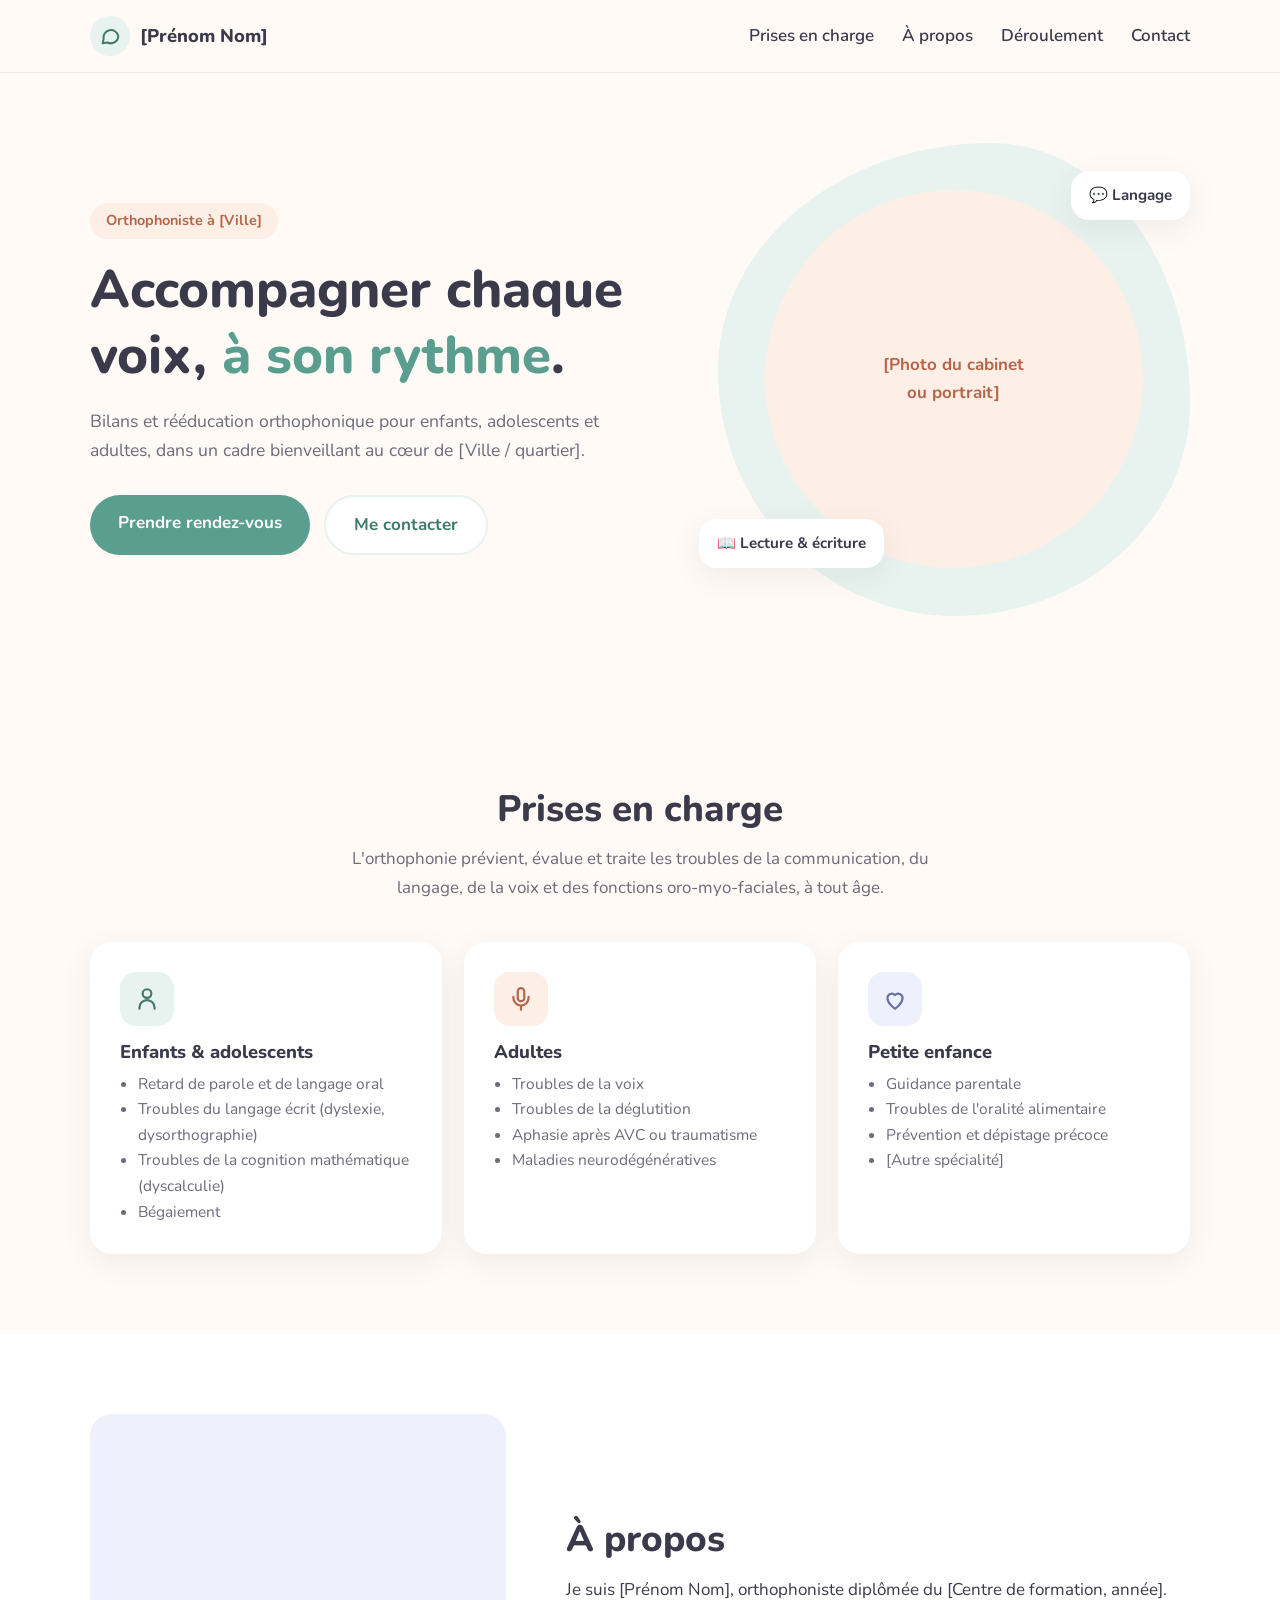
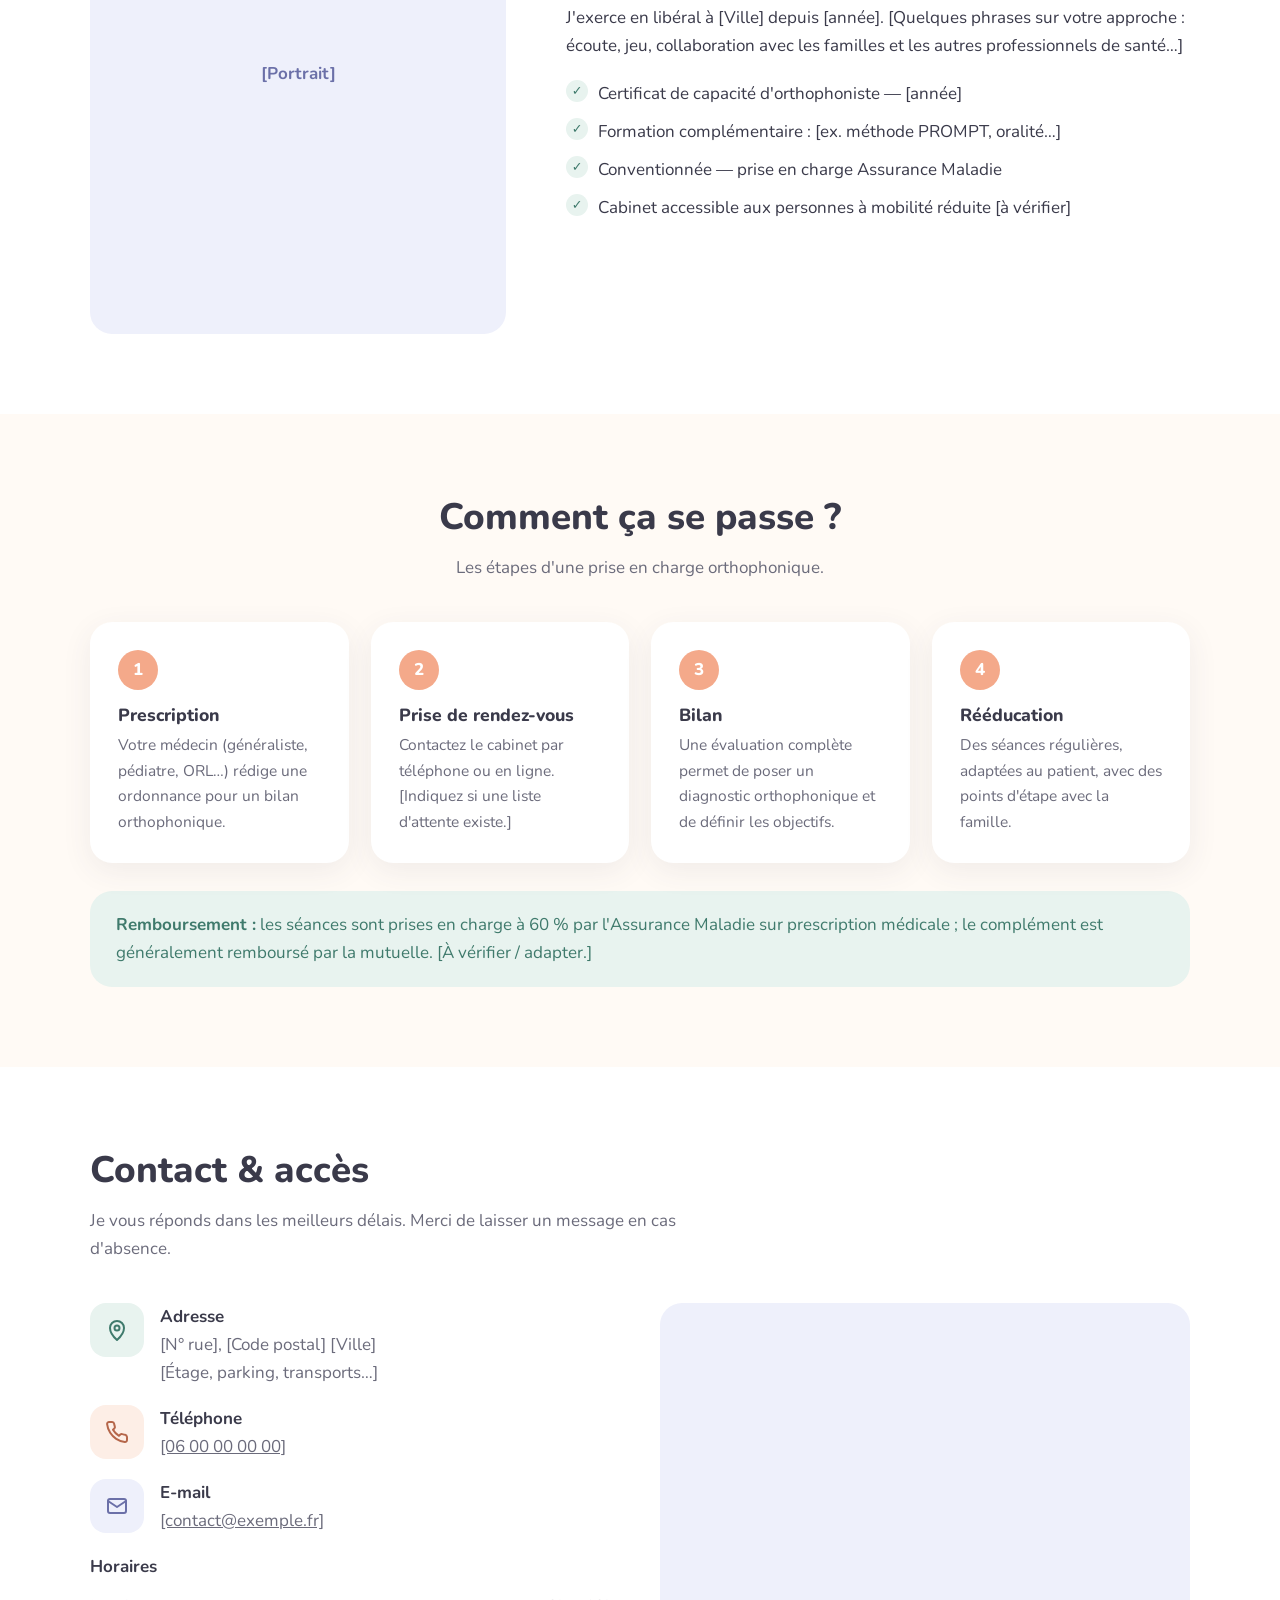
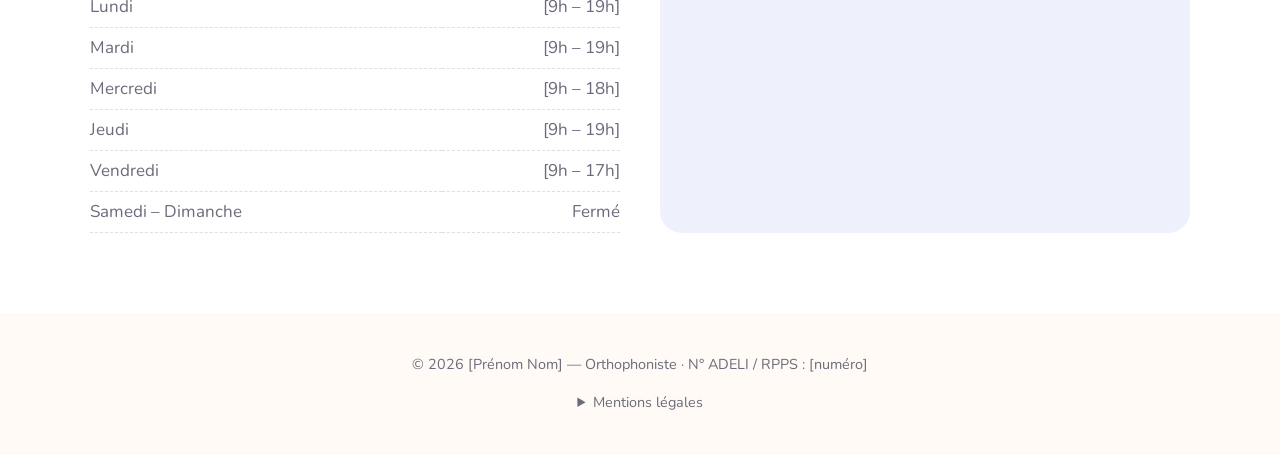
==== index.html @ 64a0d22e "Create index.html" ====
<!doctype html>
<html lang="fr">
<head>
  <meta charset="utf-8">
  <meta name="viewport" content="width=device-width, initial-scale=1">
  <title>[Prénom Nom] — Orthophoniste à [Ville]</title>
  <meta name="description" content="[Prénom Nom], orthophoniste à [Ville]. Bilans et rééducation pour enfants et adultes : langage oral et écrit, voix, déglutition, neurologie.">
  <link rel="preconnect" href="https://fonts.googleapis.com">
  <link rel="preconnect" href="https://fonts.gstatic.com" crossorigin>
  <link href="https://fonts.googleapis.com/css2?family=Nunito:wght@400;600;700;800&display=swap" rel="stylesheet">
  <style>
    /* ===== Couleurs : modifiez ici pour changer tout le site ===== */
    :root {
      --bg: #fffaf5;
      --surface: #ffffff;
      --text: #3a3a4a;
      --muted: #6b6b7b;
      --primary: #5a9e8f;      /* vert sauge */
      --primary-dark: #3f7a6c;
      --accent: #f4a98a;       /* pêche */
      --soft-1: #e8f3ef;       /* vert très clair */
      --soft-2: #fdeee6;       /* pêche très clair */
      --soft-3: #eef0fb;       /* lavande très clair */
      --radius: 22px;
      --shadow: 0 8px 30px rgba(60, 60, 90, .08);
    }
    * { box-sizing: border-box; margin: 0; padding: 0; }
    html { scroll-behavior: smooth; }
    body { font-family: "Nunito", system-ui, sans-serif; background: var(--bg); color: var(--text); line-height: 1.65; font-size: 17px; }
    img { max-width: 100%; display: block; }
    a { color: var(--primary-dark); }
    .container { width: min(1100px, 100% - 32px); margin-inline: auto; }
    section { padding: 80px 0; }
    h1, h2, h3 { line-height: 1.25; font-weight: 800; }
    h2 { font-size: clamp(1.7rem, 3.5vw, 2.3rem); margin-bottom: 14px; }
    .lead { color: var(--muted); max-width: 640px; margin-bottom: 40px; }
    .center { text-align: center; } .center .lead { margin-inline: auto; }
    .btn { display: inline-block; padding: 14px 28px; border-radius: 999px; font-weight: 700; text-decoration: none; transition: transform .15s, background .15s; }
    .btn:hover { transform: translateY(-2px); }
    .btn-primary { background: var(--primary); color: #fff; }
    .btn-primary:hover { background: var(--primary-dark); }
    .btn-ghost { background: var(--surface); color: var(--primary-dark); border: 2px solid var(--soft-1); }

    /* ===== En-tête ===== */
    header { position: sticky; top: 0; z-index: 10; background: rgba(255, 250, 245, .92); backdrop-filter: blur(8px); border-bottom: 1px solid #f0e8e0; }
    .nav { display: flex; align-items: center; justify-content: space-between; height: 72px; }
    .logo { display: flex; align-items: center; gap: 10px; font-weight: 800; font-size: 1.15rem; color: var(--text); text-decoration: none; }
    .logo-mark { width: 40px; height: 40px; border-radius: 50%; background: var(--soft-1); display: grid; place-items: center; }
    .nav ul { display: flex; gap: 28px; list-style: none; }
    .nav ul a { text-decoration: none; color: var(--text); font-weight: 600; }
    .nav ul a:hover { color: var(--primary); }
    .menu-btn { display: none; background: none; border: 0; cursor: pointer; padding: 8px; }

    /* ===== Accueil ===== */
    .hero { padding: 70px 0 90px; }
    .hero-grid { display: grid; grid-template-columns: 1.1fr .9fr; gap: 50px; align-items: center; }
    .tag { display: inline-block; background: var(--soft-2); color: #b5664a; padding: 6px 16px; border-radius: 999px; font-weight: 700; font-size: .9rem; margin-bottom: 18px; }
    .hero h1 { font-size: clamp(2.1rem, 5vw, 3.3rem); margin-bottom: 18px; }
    .hero h1 span { color: var(--primary); }
    .hero p { color: var(--muted); font-size: 1.1rem; margin-bottom: 30px; max-width: 520px; }
    .hero-actions { display: flex; gap: 14px; flex-wrap: wrap; }
    .hero-visual { position: relative; aspect-ratio: 1; }
    .blob { position: absolute; inset: 0; background: var(--soft-1); border-radius: 58% 42% 50% 50% / 48% 55% 45% 52%; }
    .photo { position: absolute; inset: 10%; border-radius: 50%; background: var(--soft-2); display: grid; place-items: center; color: #b5664a; font-weight: 700; text-align: center; overflow: hidden; }
    .bubble { position: absolute; background: var(--surface); padding: 12px 18px; border-radius: 18px; box-shadow: var(--shadow); font-weight: 700; font-size: .95rem; }
    .bubble.b1 { top: 6%; right: 0; } .bubble.b2 { bottom: 10%; left: -4%; }

    /* ===== Cartes ===== */
    .cards { display: grid; grid-template-columns: repeat(auto-fit, minmax(240px, 1fr)); gap: 22px; }
    .card { background: var(--surface); border-radius: var(--radius); padding: 30px; box-shadow: var(--shadow); }
    .card h3 { font-size: 1.15rem; margin: 14px 0 8px; }
    .card p, .card li { color: var(--muted); font-size: .97rem; }
    .card ul { padding-left: 18px; }
    .icon { width: 54px; height: 54px; border-radius: 16px; display: grid; place-items: center; }
    .i1 { background: var(--soft-1); } .i2 { background: var(--soft-2); } .i3 { background: var(--soft-3); }

    /* ===== À propos ===== */
    .about { background: var(--surface); }
    .about-grid { display: grid; grid-template-columns: .8fr 1.2fr; gap: 60px; align-items: center; }
    .about-photo { aspect-ratio: 4/5; border-radius: var(--radius); background: var(--soft-3); display: grid; place-items: center; color: #6b70a8; font-weight: 700; }
    .checks { list-style: none; margin-top: 20px; }
    .checks li { padding-left: 32px; position: relative; margin-bottom: 10px; }
    .checks li::before { content: "✓"; position: absolute; left: 0; top: 0; width: 22px; height: 22px; border-radius: 50%; background: var(--soft-1); color: var(--primary-dark); font-size: .8rem; font-weight: 800; display: grid; place-items: center; }

    /* ===== Étapes ===== */
    .steps { display: grid; grid-template-columns: repeat(auto-fit, minmax(220px, 1fr)); gap: 22px; counter-reset: step; }
    .step { background: var(--surface); border-radius: var(--radius); padding: 28px; box-shadow: var(--shadow); position: relative; }
    .step::before { counter-increment: step; content: counter(step); width: 40px; height: 40px; border-radius: 50%; background: var(--accent); color: #fff; font-weight: 800; display: grid; place-items: center; margin-bottom: 14px; }
    .step h3 { font-size: 1.1rem; margin-bottom: 6px; }
    .step p { color: var(--muted); font-size: .97rem; }
    .note { margin-top: 28px; background: var(--soft-1); border-radius: var(--radius); padding: 20px 26px; color: var(--primary-dark); }

    /* ===== Contact ===== */
    .contact { background: var(--surface); }
    .contact-grid { display: grid; grid-template-columns: 1fr 1fr; gap: 40px; }
    .info { display: grid; gap: 18px; }
    .info-item { display: flex; gap: 16px; align-items: flex-start; }
    .info-item strong { display: block; }
    .info-item span, .info-item a { color: var(--muted); }
    .hours { width: 100%; border-collapse: collapse; margin-top: 6px; }
    .hours td { padding: 6px 0; border-bottom: 1px dashed #e6ddd5; color: var(--muted); }
    .hours td:last-child { text-align: right; }
    .map { border-radius: var(--radius); overflow: hidden; min-height: 340px; background: var(--soft-3); }
    .map iframe { width: 100%; height: 100%; min-height: 340px; border: 0; }

    footer { padding: 40px 0; text-align: center; color: var(--muted); font-size: .9rem; }
    footer a { color: var(--muted); }
    details { margin-top: 14px; text-align: left; max-width: 700px; margin-inline: auto; }
    summary { cursor: pointer; text-align: center; }
    details div { margin-top: 12px; }

    /* ===== Mobile ===== */
    @media (max-width: 860px) {
      .hero-grid, .about-grid, .contact-grid { grid-template-columns: 1fr; }
      .hero-visual { max-width: 380px; margin-inline: auto; width: 100%; }
      .about-photo { max-width: 340px; }
      section { padding: 60px 0; }
      .menu-btn { display: block; }
      .nav ul { display: none; position: absolute; top: 72px; left: 0; right: 0; flex-direction: column; gap: 0; background: var(--bg); border-bottom: 1px solid #f0e8e0; }
      .nav ul.open { display: flex; }
      .nav ul a { display: block; padding: 14px 16px; }
    }
  </style>
</head>
<body>

<!-- ================= EN-TÊTE ================= -->
<header>
  <div class="container nav">
    <a href="#accueil" class="logo">
      <span class="logo-mark">
        <svg width="22" height="22" viewBox="0 0 24 24" fill="none" stroke="#3f7a6c" stroke-width="2.2" stroke-linecap="round" stroke-linejoin="round"><path d="M21 12a8 8 0 0 1-11.6 7.1L4 20l1-4.6A8 8 0 1 1 21 12z"/></svg>
      </span>
      [Prénom Nom]
    </a>
    <button class="menu-btn" aria-label="Ouvrir le menu" onclick="document.getElementById('menu').classList.toggle('open')">
      <svg width="26" height="26" viewBox="0 0 24 24" fill="none" stroke="currentColor" stroke-width="2" stroke-linecap="round"><path d="M4 7h16M4 12h16M4 17h16"/></svg>
    </button>
    <ul id="menu" onclick="this.classList.remove('open')">
      <li><a href="#prises-en-charge">Prises en charge</a></li>
      <li><a href="#a-propos">À propos</a></li>
      <li><a href="#deroulement">Déroulement</a></li>
      <li><a href="#contact">Contact</a></li>
    </ul>
  </div>
</header>

<main>
<!-- ================= ACCUEIL ================= -->
<section class="hero" id="accueil">
  <div class="container hero-grid">
    <div>
      <span class="tag">Orthophoniste à [Ville]</span>
      <h1>Accompagner chaque voix, <span>à son rythme</span>.</h1>
      <p>Bilans et rééducation orthophonique pour enfants, adolescents et adultes, dans un cadre bienveillant au cœur de [Ville / quartier].</p>
      <div class="hero-actions">
        <!-- Remplacez le lien par votre page Doctolib, ou par "tel:+33..." -->
        <a class="btn btn-primary" href="[https://www.doctolib.fr/...]">Prendre rendez-vous</a>
        <a class="btn btn-ghost" href="#contact">Me contacter</a>
      </div>
    </div>
    <div class="hero-visual">
      <div class="blob"></div>
      <!-- Remplacez ce bloc par : <img src="photo.jpg" alt="[Prénom Nom], orthophoniste"> -->
      <div class="photo">[Photo du cabinet<br>ou portrait]</div>
      <div class="bubble b1">💬 Langage</div>
      <div class="bubble b2">📖 Lecture &amp; écriture</div>
    </div>
  </div>
</section>

<!-- ================= PRISES EN CHARGE ================= -->
<section id="prises-en-charge">
  <div class="container">
    <div class="center">
      <h2>Prises en charge</h2>
      <p class="lead">L'orthophonie prévient, évalue et traite les troubles de la communication, du langage, de la voix et des fonctions oro-myo-faciales, à tout âge.</p>
    </div>
    <div class="cards">
      <article class="card">
        <div class="icon i1"><svg width="26" height="26" viewBox="0 0 24 24" fill="none" stroke="#3f7a6c" stroke-width="2" stroke-linecap="round" stroke-linejoin="round"><circle cx="12" cy="7" r="4"/><path d="M5 21v-1a7 7 0 0 1 14 0v1"/></svg></div>
        <h3>Enfants &amp; adolescents</h3>
        <ul>
          <li>Retard de parole et de langage oral</li>
          <li>Troubles du langage écrit (dyslexie, dysorthographie)</li>
          <li>Troubles de la cognition mathématique (dyscalculie)</li>
          <li>Bégaiement</li>
        </ul>
      </article>
      <article class="card">
        <div class="icon i2"><svg width="26" height="26" viewBox="0 0 24 24" fill="none" stroke="#b5664a" stroke-width="2" stroke-linecap="round" stroke-linejoin="round"><path d="M12 2a3 3 0 0 0-3 3v6a3 3 0 0 0 6 0V5a3 3 0 0 0-3-3z"/><path d="M19 10v1a7 7 0 0 1-14 0v-1M12 18v4"/></svg></div>
        <h3>Adultes</h3>
        <ul>
          <li>Troubles de la voix</li>
          <li>Troubles de la déglutition</li>
          <li>Aphasie après AVC ou traumatisme</li>
          <li>Maladies neurodégénératives</li>
        </ul>
      </article>
      <article class="card">
        <div class="icon i3"><svg width="26" height="26" viewBox="0 0 24 24" fill="none" stroke="#6b70a8" stroke-width="2" stroke-linecap="round" stroke-linejoin="round"><path d="M12 21s-7-4.5-7-10a4 4 0 0 1 7-2.6A4 4 0 0 1 19 11c0 5.5-7 10-7 10z"/></svg></div>
        <h3>Petite enfance</h3>
        <ul>
          <li>Guidance parentale</li>
          <li>Troubles de l'oralité alimentaire</li>
          <li>Prévention et dépistage précoce</li>
          <li>[Autre spécialité]</li>
        </ul>
      </article>
    </div>
  </div>
</section>

<!-- ================= À PROPOS ================= -->
<section class="about" id="a-propos">
  <div class="container about-grid">
    <!-- Remplacez par : <img class="about-photo" src="portrait.jpg" alt="Portrait de [Prénom Nom]"> -->
    <div class="about-photo">[Portrait]</div>
    <div>
      <h2>À propos</h2>
      <p>Je suis [Prénom Nom], orthophoniste diplômée du [Centre de formation, année]. J'exerce en libéral à [Ville] depuis [année]. [Quelques phrases sur votre approche : écoute, jeu, collaboration avec les familles et les autres professionnels de santé…]</p>
      <ul class="checks">
        <li>Certificat de capacité d'orthophoniste — [année]</li>
        <li>Formation complémentaire : [ex. méthode PROMPT, oralité…]</li>
        <li>Conventionnée — prise en charge Assurance Maladie</li>
        <li>Cabinet accessible aux personnes à mobilité réduite [à vérifier]</li>
      </ul>
    </div>
  </div>
</section>

<!-- ================= DÉROULEMENT ================= -->
<section id="deroulement">
  <div class="container">
    <div class="center">
      <h2>Comment ça se passe ?</h2>
      <p class="lead">Les étapes d'une prise en charge orthophonique.</p>
    </div>
    <div class="steps">
      <div class="step"><h3>Prescription</h3><p>Votre médecin (généraliste, pédiatre, ORL…) rédige une ordonnance pour un bilan orthophonique.</p></div>
      <div class="step"><h3>Prise de rendez-vous</h3><p>Contactez le cabinet par téléphone ou en ligne. [Indiquez si une liste d'attente existe.]</p></div>
      <div class="step"><h3>Bilan</h3><p>Une évaluation complète permet de poser un diagnostic orthophonique et de définir les objectifs.</p></div>
      <div class="step"><h3>Rééducation</h3><p>Des séances régulières, adaptées au patient, avec des points d'étape avec la famille.</p></div>
    </div>
    <p class="note"><strong>Remboursement :</strong> les séances sont prises en charge à 60 % par l'Assurance Maladie sur prescription médicale ; le complément est généralement remboursé par la mutuelle. [À vérifier / adapter.]</p>
  </div>
</section>

<!-- ================= CONTACT ================= -->
<section class="contact" id="contact">
  <div class="container">
    <h2>Contact &amp; accès</h2>
    <p class="lead">Je vous réponds dans les meilleurs délais. Merci de laisser un message en cas d'absence.</p>
    <div class="contact-grid">
      <div class="info">
        <div class="info-item">
          <div class="icon i1"><svg width="24" height="24" viewBox="0 0 24 24" fill="none" stroke="#3f7a6c" stroke-width="2" stroke-linecap="round" stroke-linejoin="round"><path d="M12 22s-7-6.2-7-12a7 7 0 0 1 14 0c0 5.8-7 12-7 12z"/><circle cx="12" cy="10" r="2.5"/></svg></div>
          <div><strong>Adresse</strong><span>[N° rue], [Code postal] [Ville]<br>[Étage, parking, transports…]</span></div>
        </div>
        <div class="info-item">
          <div class="icon i2"><svg width="24" height="24" viewBox="0 0 24 24" fill="none" stroke="#b5664a" stroke-width="2" stroke-linecap="round" stroke-linejoin="round"><path d="M22 16.9v3a2 2 0 0 1-2.2 2 19.8 19.8 0 0 1-8.6-3.1 19.5 19.5 0 0 1-6-6A19.8 19.8 0 0 1 2.1 4.2 2 2 0 0 1 4.1 2h3a2 2 0 0 1 2 1.7c.1.9.4 1.8.7 2.7a2 2 0 0 1-.5 2.1L8 9.8a16 16 0 0 0 6 6l1.3-1.3a2 2 0 0 1 2.1-.4c.9.3 1.8.6 2.7.7a2 2 0 0 1 1.7 2z"/></svg></div>
          <div><strong>Téléphone</strong><a href="tel:+33000000000">[06 00 00 00 00]</a></div>
        </div>
        <div class="info-item">
          <div class="icon i3"><svg width="24" height="24" viewBox="0 0 24 24" fill="none" stroke="#6b70a8" stroke-width="2" stroke-linecap="round" stroke-linejoin="round"><rect x="3" y="5" width="18" height="14" rx="2"/><path d="m3 7 9 6 9-6"/></svg></div>
          <div><strong>E-mail</strong><a href="mailto:[contact@exemple.fr]">[contact@exemple.fr]</a></div>
        </div>
        <div>
          <strong>Horaires</strong>
          <table class="hours">
            <tr><td>Lundi</td><td>[9h – 19h]</td></tr>
            <tr><td>Mardi</td><td>[9h – 19h]</td></tr>
            <tr><td>Mercredi</td><td>[9h – 18h]</td></tr>
            <tr><td>Jeudi</td><td>[9h – 19h]</td></tr>
            <tr><td>Vendredi</td><td>[9h – 17h]</td></tr>
            <tr><td>Samedi – Dimanche</td><td>Fermé</td></tr>
          </table>
        </div>
      </div>
      <!-- Carte : sur Google Maps > Partager > Intégrer une carte, copiez le src de l'iframe ici -->
      <div class="map">
        <iframe src="https://www.openstreetmap.org/export/embed.html?bbox=-2.78%2C47.64%2C-2.74%2C47.67&amp;layer=mapnik" loading="lazy" title="Plan d'accès au cabinet"></iframe>
      </div>
    </div>
  </div>
</section>
</main>

<!-- ================= PIED DE PAGE ================= -->
<footer>
  <div class="container">
    <p>© <span id="year"></span> [Prénom Nom] — Orthophoniste · N° ADELI / RPPS : [numéro]</p>
    <details>
      <summary>Mentions légales</summary>
      <div>
        <p><strong>Éditeur :</strong> [Prénom Nom], orthophoniste, [adresse], [téléphone], [e-mail]. N° RPPS : [numéro].</p>
        <p><strong>Hébergeur :</strong> GitHub Inc., 88 Colin P. Kelly Jr. Street, San Francisco, CA 94107, États-Unis.</p>
        <p><strong>Données personnelles :</strong> ce site ne collecte aucune donnée personnelle et n'utilise aucun cookie de suivi.</p>
      </div>
    </details>
  </div>
</footer>

<script>document.getElementById('year').textContent = new Date().getFullYear();</script>
</body>
</html>
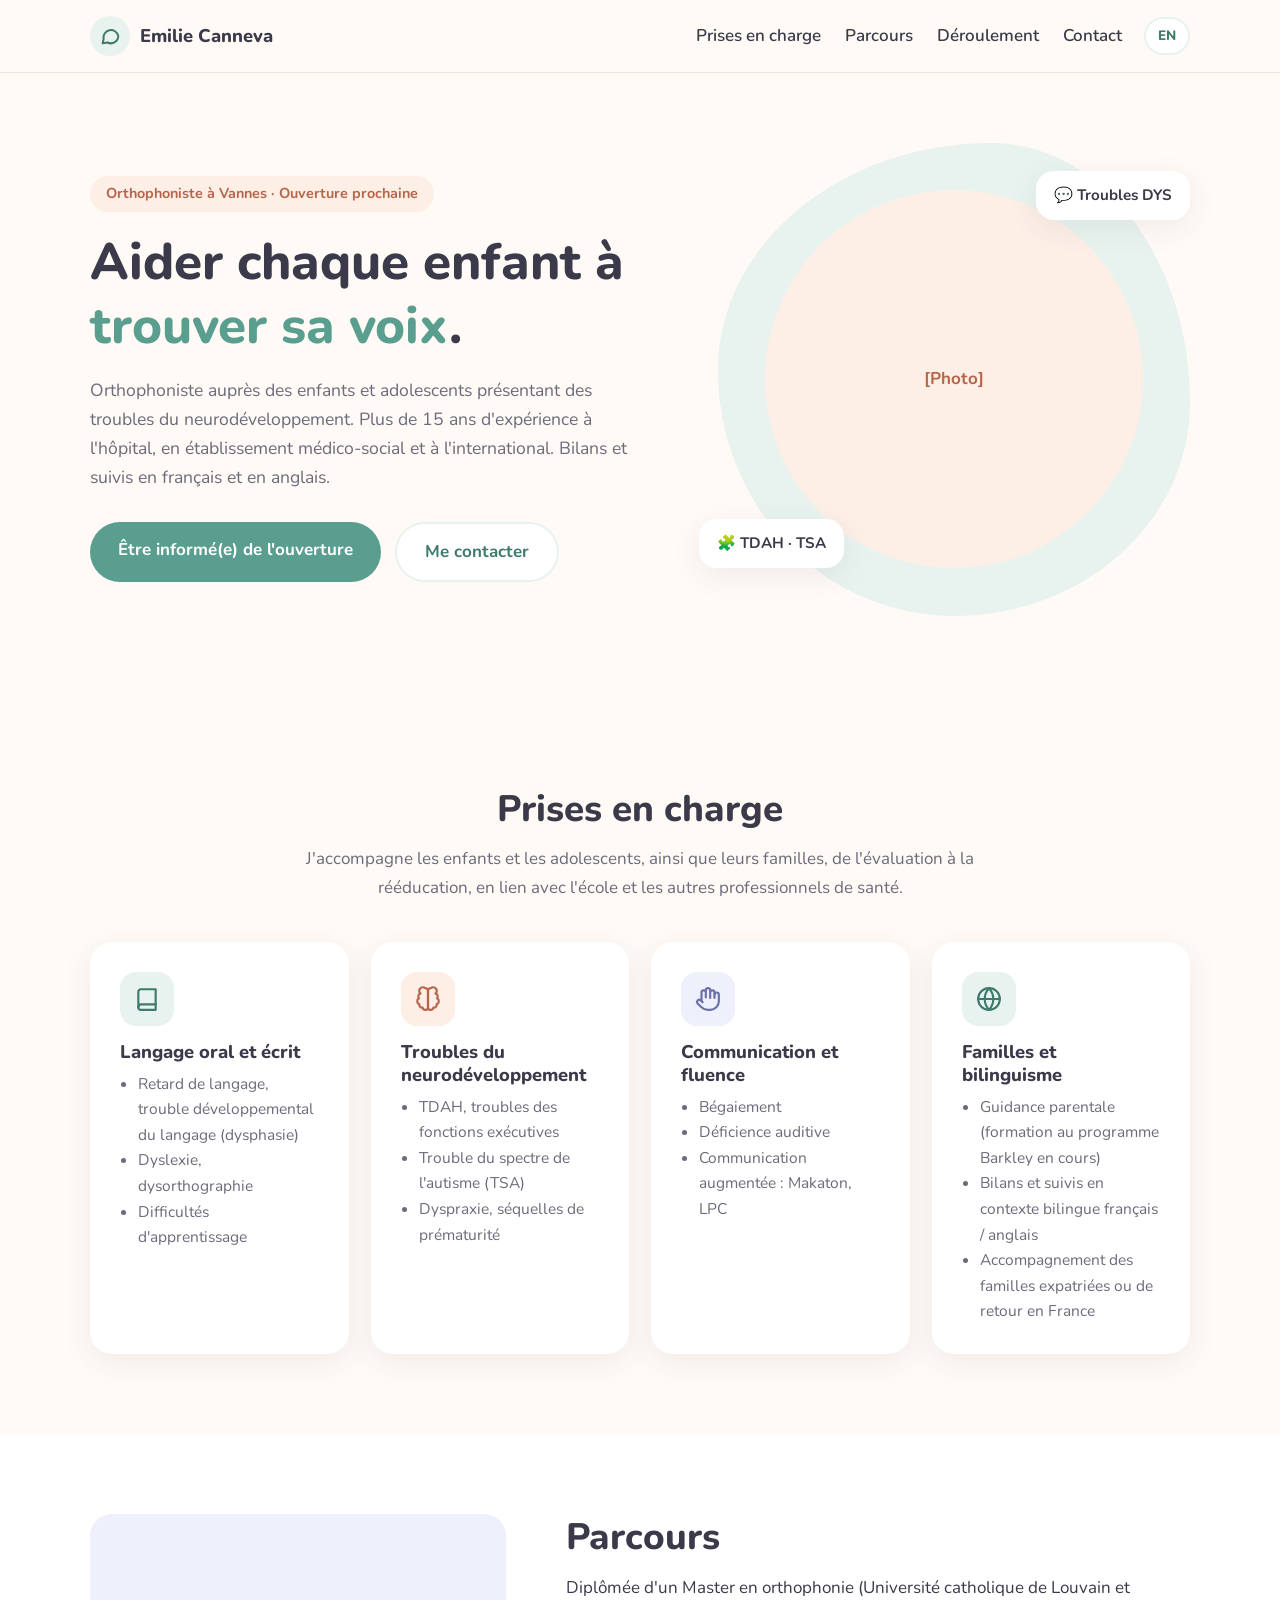
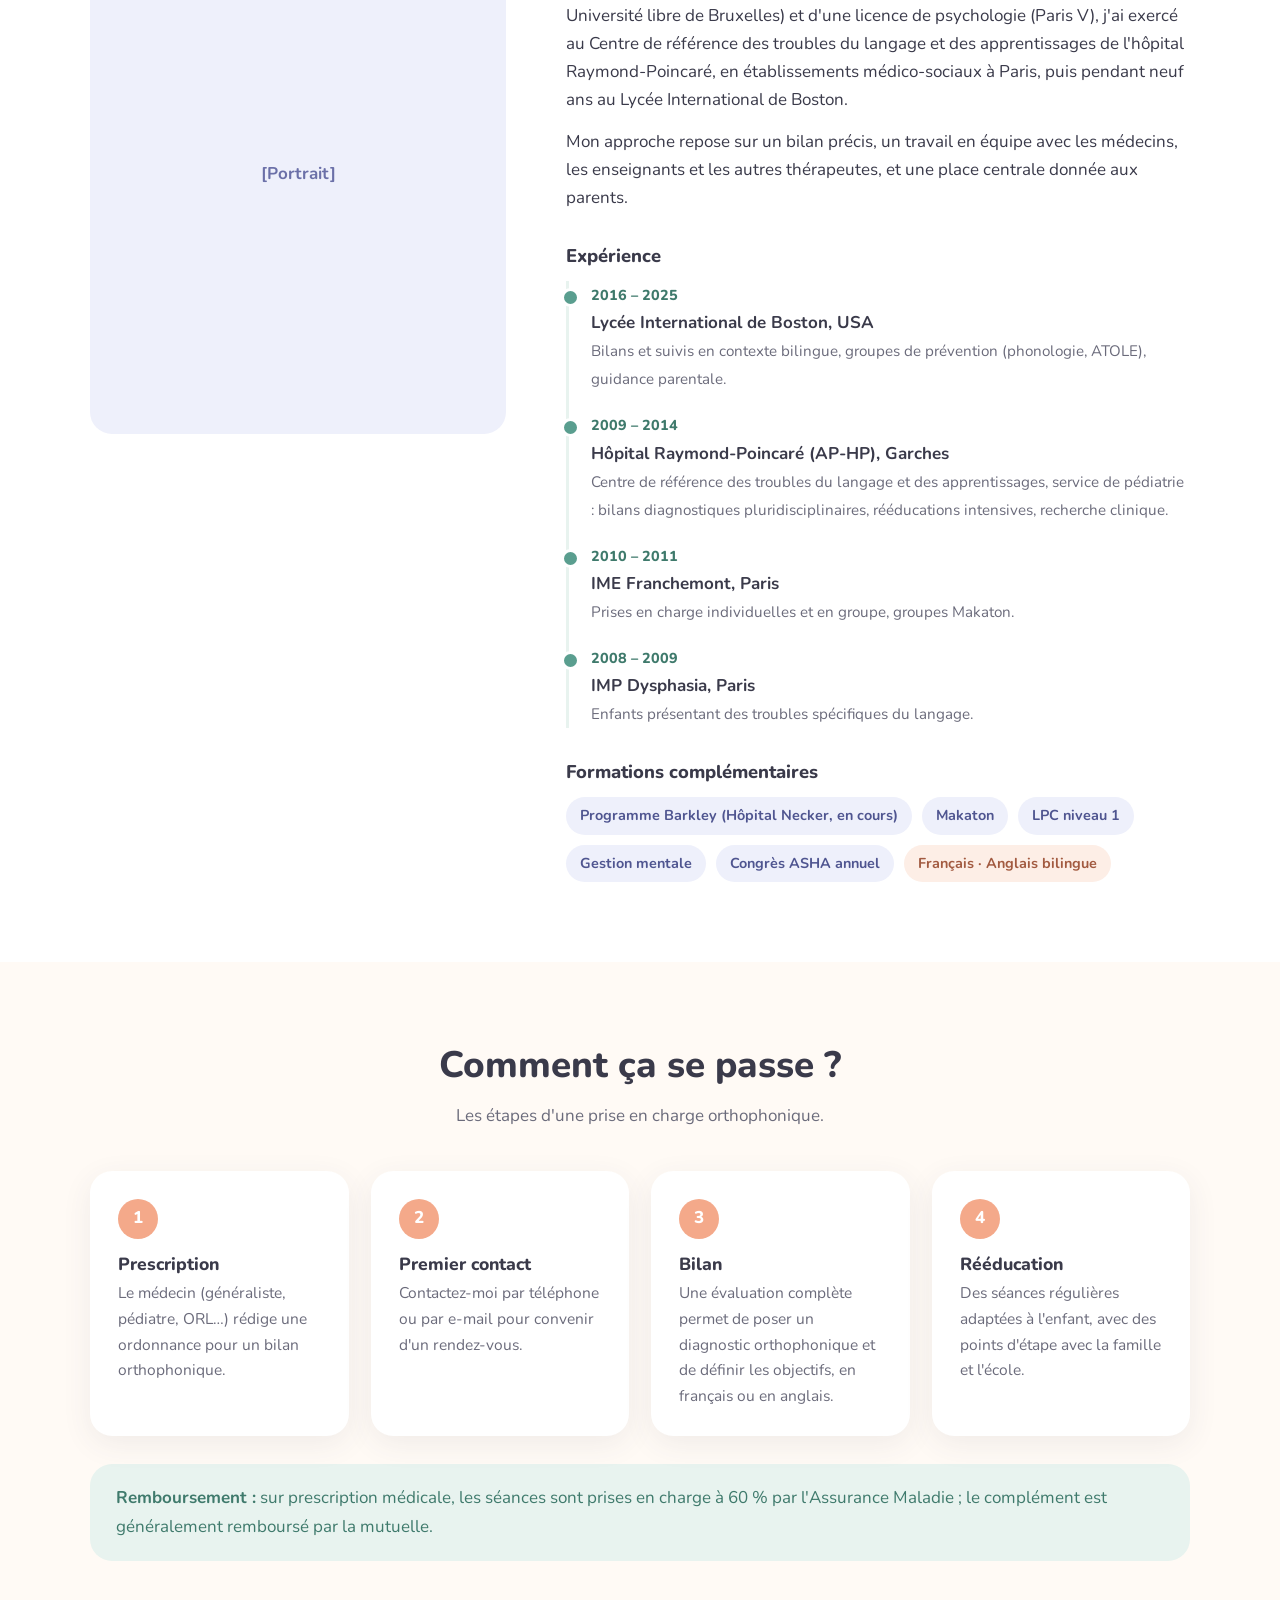
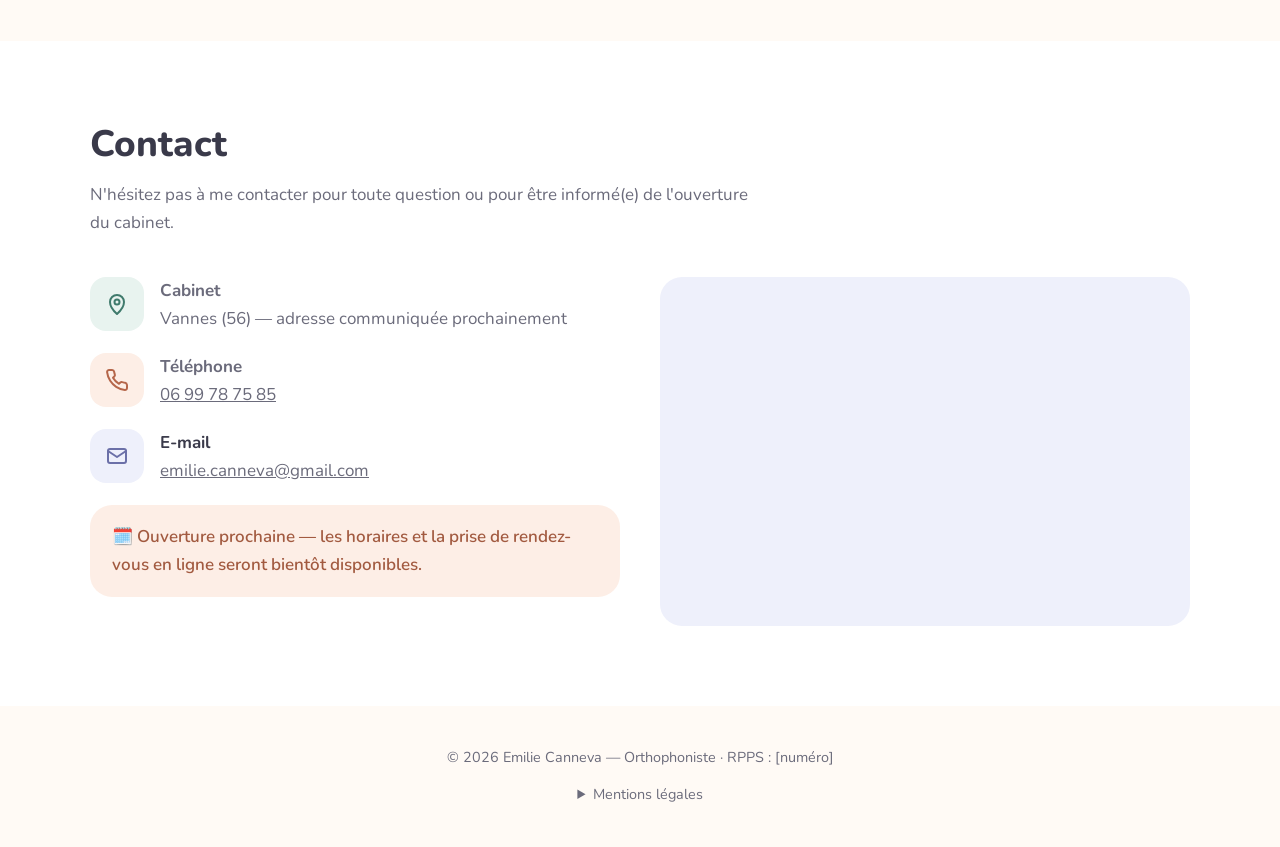
==== commit ed0a36e9: "Update index.html" ====
--- a/index.html
+++ b/index.html
@@ -3,8 +3,8 @@
 <head>
   <meta charset="utf-8">
   <meta name="viewport" content="width=device-width, initial-scale=1">
-  <title>[Prénom Nom] — Orthophoniste à [Ville]</title>
-  <meta name="description" content="[Prénom Nom], orthophoniste à [Ville]. Bilans et rééducation pour enfants et adultes : langage oral et écrit, voix, déglutition, neurologie.">
+  <title>Emilie Canneva — Orthophoniste à Vannes</title>
+  <meta name="description" content="Emilie Canneva, orthophoniste à Vannes. Troubles du neurodéveloppement de l'enfant et de l'adolescent : troubles DYS, TDAH, TSA. Bilans et suivis en français et en anglais.">
   <link rel="preconnect" href="https://fonts.googleapis.com">
   <link rel="preconnect" href="https://fonts.gstatic.com" crossorigin>
   <link href="https://fonts.googleapis.com/css2?family=Nunito:wght@400;600;700;800&display=swap" rel="stylesheet">
@@ -24,6 +24,9 @@
       --radius: 22px;
       --shadow: 0 8px 30px rgba(60, 60, 90, .08);
     }
+    /* ===== Bilingue : chaque texte existe en .fr et en .en ===== */
+    html[lang="fr"] .en, html[lang="en"] .fr { display: none !important; }
+
     * { box-sizing: border-box; margin: 0; padding: 0; }
     html { scroll-behavior: smooth; }
     body { font-family: "Nunito", system-ui, sans-serif; background: var(--bg); color: var(--text); line-height: 1.65; font-size: 17px; }
@@ -33,7 +36,7 @@
     section { padding: 80px 0; }
     h1, h2, h3 { line-height: 1.25; font-weight: 800; }
     h2 { font-size: clamp(1.7rem, 3.5vw, 2.3rem); margin-bottom: 14px; }
-    .lead { color: var(--muted); max-width: 640px; margin-bottom: 40px; }
+    .lead { color: var(--muted); max-width: 680px; margin-bottom: 40px; }
     .center { text-align: center; } .center .lead { margin-inline: auto; }
     .btn { display: inline-block; padding: 14px 28px; border-radius: 999px; font-weight: 700; text-decoration: none; transition: transform .15s, background .15s; }
     .btn:hover { transform: translateY(-2px); }
@@ -43,25 +46,29 @@
 
     /* ===== En-tête ===== */
     header { position: sticky; top: 0; z-index: 10; background: rgba(255, 250, 245, .92); backdrop-filter: blur(8px); border-bottom: 1px solid #f0e8e0; }
-    .nav { display: flex; align-items: center; justify-content: space-between; height: 72px; }
+    .nav { display: flex; align-items: center; justify-content: space-between; gap: 12px; height: 72px; }
     .logo { display: flex; align-items: center; gap: 10px; font-weight: 800; font-size: 1.15rem; color: var(--text); text-decoration: none; }
-    .logo-mark { width: 40px; height: 40px; border-radius: 50%; background: var(--soft-1); display: grid; place-items: center; }
-    .nav ul { display: flex; gap: 28px; list-style: none; }
+    .logo-mark { width: 40px; height: 40px; border-radius: 50%; background: var(--soft-1); display: grid; place-items: center; flex-shrink: 0; }
+    .nav-right { display: flex; align-items: center; gap: 22px; }
+    .nav ul { display: flex; gap: 24px; list-style: none; }
     .nav ul a { text-decoration: none; color: var(--text); font-weight: 600; }
     .nav ul a:hover { color: var(--primary); }
-    .menu-btn { display: none; background: none; border: 0; cursor: pointer; padding: 8px; }
+    .lang-btn { border: 2px solid var(--soft-1); background: var(--surface); color: var(--primary-dark); font: inherit; font-weight: 800; font-size: .85rem; padding: 6px 12px; border-radius: 999px; cursor: pointer; }
+    .lang-btn:hover { background: var(--soft-1); }
+    .menu-btn { display: none; background: none; border: 0; cursor: pointer; padding: 8px; color: var(--text); }
 
     /* ===== Accueil ===== */
     .hero { padding: 70px 0 90px; }
     .hero-grid { display: grid; grid-template-columns: 1.1fr .9fr; gap: 50px; align-items: center; }
     .tag { display: inline-block; background: var(--soft-2); color: #b5664a; padding: 6px 16px; border-radius: 999px; font-weight: 700; font-size: .9rem; margin-bottom: 18px; }
-    .hero h1 { font-size: clamp(2.1rem, 5vw, 3.3rem); margin-bottom: 18px; }
-    .hero h1 span { color: var(--primary); }
-    .hero p { color: var(--muted); font-size: 1.1rem; margin-bottom: 30px; max-width: 520px; }
+    .hero h1 { font-size: clamp(2.1rem, 5vw, 3.2rem); margin-bottom: 18px; }
+    .hero h1 em { font-style: normal; color: var(--primary); }
+    .hero p { color: var(--muted); font-size: 1.1rem; margin-bottom: 30px; max-width: 540px; }
     .hero-actions { display: flex; gap: 14px; flex-wrap: wrap; }
     .hero-visual { position: relative; aspect-ratio: 1; }
     .blob { position: absolute; inset: 0; background: var(--soft-1); border-radius: 58% 42% 50% 50% / 48% 55% 45% 52%; }
     .photo { position: absolute; inset: 10%; border-radius: 50%; background: var(--soft-2); display: grid; place-items: center; color: #b5664a; font-weight: 700; text-align: center; overflow: hidden; }
+    .photo img { width: 100%; height: 100%; object-fit: cover; }
     .bubble { position: absolute; background: var(--surface); padding: 12px 18px; border-radius: 18px; box-shadow: var(--shadow); font-weight: 700; font-size: .95rem; }
     .bubble.b1 { top: 6%; right: 0; } .bubble.b2 { bottom: 10%; left: -4%; }
 
@@ -71,20 +78,29 @@
     .card h3 { font-size: 1.15rem; margin: 14px 0 8px; }
     .card p, .card li { color: var(--muted); font-size: .97rem; }
     .card ul { padding-left: 18px; }
-    .icon { width: 54px; height: 54px; border-radius: 16px; display: grid; place-items: center; }
+    .icon { width: 54px; height: 54px; border-radius: 16px; display: grid; place-items: center; flex-shrink: 0; }
     .i1 { background: var(--soft-1); } .i2 { background: var(--soft-2); } .i3 { background: var(--soft-3); }
 
-    /* ===== À propos ===== */
+    /* ===== Parcours ===== */
     .about { background: var(--surface); }
-    .about-grid { display: grid; grid-template-columns: .8fr 1.2fr; gap: 60px; align-items: center; }
-    .about-photo { aspect-ratio: 4/5; border-radius: var(--radius); background: var(--soft-3); display: grid; place-items: center; color: #6b70a8; font-weight: 700; }
-    .checks { list-style: none; margin-top: 20px; }
-    .checks li { padding-left: 32px; position: relative; margin-bottom: 10px; }
-    .checks li::before { content: "✓"; position: absolute; left: 0; top: 0; width: 22px; height: 22px; border-radius: 50%; background: var(--soft-1); color: var(--primary-dark); font-size: .8rem; font-weight: 800; display: grid; place-items: center; }
+    .about-grid { display: grid; grid-template-columns: .8fr 1.2fr; gap: 60px; align-items: start; }
+    .about-photo { aspect-ratio: 4/5; border-radius: var(--radius); background: var(--soft-3); display: grid; place-items: center; color: #6b70a8; font-weight: 700; position: sticky; top: 100px; overflow: hidden; }
+    .about-photo img { width: 100%; height: 100%; object-fit: cover; }
+    .about p { margin-bottom: 14px; }
+    .about h3 { font-size: 1.15rem; margin: 32px 0 14px; }
+    .timeline { list-style: none; border-left: 3px solid var(--soft-1); padding-left: 22px; }
+    .timeline li { position: relative; margin-bottom: 18px; }
+    .timeline li::before { content: ""; position: absolute; left: -30px; top: 7px; width: 13px; height: 13px; border-radius: 50%; background: var(--primary); border: 3px solid var(--surface); }
+    .timeline .yr { font-weight: 800; color: var(--primary-dark); font-size: .9rem; }
+    .timeline strong { display: block; }
+    .timeline span.d { color: var(--muted); font-size: .95rem; }
+    .chips { display: flex; flex-wrap: wrap; gap: 10px; }
+    .chip { background: var(--soft-3); color: #4f5590; padding: 7px 14px; border-radius: 999px; font-weight: 700; font-size: .9rem; }
+    .chip.alt { background: var(--soft-2); color: #a25a40; }
 
     /* ===== Étapes ===== */
     .steps { display: grid; grid-template-columns: repeat(auto-fit, minmax(220px, 1fr)); gap: 22px; counter-reset: step; }
-    .step { background: var(--surface); border-radius: var(--radius); padding: 28px; box-shadow: var(--shadow); position: relative; }
+    .step { background: var(--surface); border-radius: var(--radius); padding: 28px; box-shadow: var(--shadow); }
     .step::before { counter-increment: step; content: counter(step); width: 40px; height: 40px; border-radius: 50%; background: var(--accent); color: #fff; font-weight: 800; display: grid; place-items: center; margin-bottom: 14px; }
     .step h3 { font-size: 1.1rem; margin-bottom: 6px; }
     .step p { color: var(--muted); font-size: .97rem; }
@@ -93,13 +109,11 @@
     /* ===== Contact ===== */
     .contact { background: var(--surface); }
     .contact-grid { display: grid; grid-template-columns: 1fr 1fr; gap: 40px; }
-    .info { display: grid; gap: 18px; }
+    .info { display: grid; gap: 20px; align-content: start; }
     .info-item { display: flex; gap: 16px; align-items: flex-start; }
     .info-item strong { display: block; }
     .info-item span, .info-item a { color: var(--muted); }
-    .hours { width: 100%; border-collapse: collapse; margin-top: 6px; }
-    .hours td { padding: 6px 0; border-bottom: 1px dashed #e6ddd5; color: var(--muted); }
-    .hours td:last-child { text-align: right; }
+    .soon { background: var(--soft-2); color: #a25a40; border-radius: var(--radius); padding: 18px 22px; font-weight: 600; }
     .map { border-radius: var(--radius); overflow: hidden; min-height: 340px; background: var(--soft-3); }
     .map iframe { width: 100%; height: 100%; min-height: 340px; border: 0; }
 
@@ -110,12 +124,13 @@
     details div { margin-top: 12px; }
 
     /* ===== Mobile ===== */
-    @media (max-width: 860px) {
+    @media (max-width: 900px) {
       .hero-grid, .about-grid, .contact-grid { grid-template-columns: 1fr; }
       .hero-visual { max-width: 380px; margin-inline: auto; width: 100%; }
-      .about-photo { max-width: 340px; }
+      .about-photo { max-width: 320px; position: static; }
       section { padding: 60px 0; }
       .menu-btn { display: block; }
+      .nav-right { gap: 6px; }
       .nav ul { display: none; position: absolute; top: 72px; left: 0; right: 0; flex-direction: column; gap: 0; background: var(--bg); border-bottom: 1px solid #f0e8e0; }
       .nav ul.open { display: flex; }
       .nav ul a { display: block; padding: 14px 16px; }
@@ -131,17 +146,20 @@
       <span class="logo-mark">
         <svg width="22" height="22" viewBox="0 0 24 24" fill="none" stroke="#3f7a6c" stroke-width="2.2" stroke-linecap="round" stroke-linejoin="round"><path d="M21 12a8 8 0 0 1-11.6 7.1L4 20l1-4.6A8 8 0 1 1 21 12z"/></svg>
       </span>
-      [Prénom Nom]
+      Emilie Canneva
     </a>
-    <button class="menu-btn" aria-label="Ouvrir le menu" onclick="document.getElementById('menu').classList.toggle('open')">
-      <svg width="26" height="26" viewBox="0 0 24 24" fill="none" stroke="currentColor" stroke-width="2" stroke-linecap="round"><path d="M4 7h16M4 12h16M4 17h16"/></svg>
-    </button>
-    <ul id="menu" onclick="this.classList.remove('open')">
-      <li><a href="#prises-en-charge">Prises en charge</a></li>
-      <li><a href="#a-propos">À propos</a></li>
-      <li><a href="#deroulement">Déroulement</a></li>
-      <li><a href="#contact">Contact</a></li>
-    </ul>
+    <div class="nav-right">
+      <ul id="menu" onclick="this.classList.remove('open')">
+        <li><a href="#prises-en-charge"><span class="fr">Prises en charge</span><span class="en">Services</span></a></li>
+        <li><a href="#parcours"><span class="fr">Parcours</span><span class="en">Background</span></a></li>
+        <li><a href="#deroulement"><span class="fr">Déroulement</span><span class="en">How it works</span></a></li>
+        <li><a href="#contact">Contact</a></li>
+      </ul>
+      <button class="lang-btn" id="lang-btn" onclick="toggleLang()" aria-label="Changer de langue / Switch language">EN</button>
+      <button class="menu-btn" aria-label="Menu" onclick="document.getElementById('menu').classList.toggle('open')">
+        <svg width="26" height="26" viewBox="0 0 24 24" fill="none" stroke="currentColor" stroke-width="2" stroke-linecap="round"><path d="M4 7h16M4 12h16M4 17h16"/></svg>
+      </button>
+    </div>
   </div>
 </header>
 
@@ -150,21 +168,22 @@
 <section class="hero" id="accueil">
   <div class="container hero-grid">
     <div>
-      <span class="tag">Orthophoniste à [Ville]</span>
-      <h1>Accompagner chaque voix, <span>à son rythme</span>.</h1>
-      <p>Bilans et rééducation orthophonique pour enfants, adolescents et adultes, dans un cadre bienveillant au cœur de [Ville / quartier].</p>
+      <span class="tag"><span class="fr">Orthophoniste à Vannes · Ouverture prochaine</span><span class="en">Speech-language therapist in Vannes · Opening soon</span></span>
+      <h1 class="fr">Aider chaque enfant à <em>trouver sa voix</em>.</h1>
+      <h1 class="en">Helping every child <em>find their voice</em>.</h1>
+      <p class="fr">Orthophoniste auprès des enfants et adolescents présentant des troubles du neurodéveloppement. Plus de 15 ans d'expérience à l'hôpital, en établissement médico-social et à l'international. Bilans et suivis en français et en anglais.</p>
+      <p class="en">Speech-language therapist for children and teenagers with neurodevelopmental disorders. Over 15 years of experience in hospital, specialised-care and international school settings. Assessments and therapy in French and English.</p>
       <div class="hero-actions">
-        <!-- Remplacez le lien par votre page Doctolib, ou par "tel:+33..." -->
-        <a class="btn btn-primary" href="[https://www.doctolib.fr/...]">Prendre rendez-vous</a>
-        <a class="btn btn-ghost" href="#contact">Me contacter</a>
+        <a class="btn btn-primary" href="mailto:emilie.canneva@gmail.com?subject=Ouverture%20du%20cabinet"><span class="fr">Être informé(e) de l'ouverture</span><span class="en">Get notified when I open</span></a>
+        <a class="btn btn-ghost" href="#contact"><span class="fr">Me contacter</span><span class="en">Contact me</span></a>
       </div>
     </div>
     <div class="hero-visual">
       <div class="blob"></div>
-      <!-- Remplacez ce bloc par : <img src="photo.jpg" alt="[Prénom Nom], orthophoniste"> -->
-      <div class="photo">[Photo du cabinet<br>ou portrait]</div>
-      <div class="bubble b1">💬 Langage</div>
-      <div class="bubble b2">📖 Lecture &amp; écriture</div>
+      <!-- Pour ajouter une photo : déposez photo.jpg dans le dépôt et remplacez le texte ci-dessous par <img src="photo.jpg" alt="Emilie Canneva, orthophoniste"> -->
+      <div class="photo"><span class="fr">[Photo]</span><span class="en">[Photo]</span></div>
+      <div class="bubble b1">💬 <span class="fr">Troubles DYS</span><span class="en">Dyslexia &amp; DLD</span></div>
+      <div class="bubble b2">🧩 TDAH · TSA<span class="en"> (ADHD · ASD)</span></div>
     </div>
   </div>
 </section>
@@ -173,58 +192,100 @@
 <section id="prises-en-charge">
   <div class="container">
     <div class="center">
-      <h2>Prises en charge</h2>
-      <p class="lead">L'orthophonie prévient, évalue et traite les troubles de la communication, du langage, de la voix et des fonctions oro-myo-faciales, à tout âge.</p>
+      <h2><span class="fr">Prises en charge</span><span class="en">Services</span></h2>
+      <p class="lead fr">J'accompagne les enfants et les adolescents, ainsi que leurs familles, de l'évaluation à la rééducation, en lien avec l'école et les autres professionnels de santé.</p>
+      <p class="lead en">I work with children, teenagers and their families, from assessment to therapy, in close collaboration with schools and other healthcare professionals.</p>
     </div>
     <div class="cards">
       <article class="card">
-        <div class="icon i1"><svg width="26" height="26" viewBox="0 0 24 24" fill="none" stroke="#3f7a6c" stroke-width="2" stroke-linecap="round" stroke-linejoin="round"><circle cx="12" cy="7" r="4"/><path d="M5 21v-1a7 7 0 0 1 14 0v1"/></svg></div>
-        <h3>Enfants &amp; adolescents</h3>
-        <ul>
-          <li>Retard de parole et de langage oral</li>
-          <li>Troubles du langage écrit (dyslexie, dysorthographie)</li>
-          <li>Troubles de la cognition mathématique (dyscalculie)</li>
-          <li>Bégaiement</li>
+        <div class="icon i1"><svg width="26" height="26" viewBox="0 0 24 24" fill="none" stroke="#3f7a6c" stroke-width="2" stroke-linecap="round" stroke-linejoin="round"><path d="M4 19.5A2.5 2.5 0 0 1 6.5 17H20V3H6.5A2.5 2.5 0 0 0 4 5.5v14z"/><path d="M4 19.5A2.5 2.5 0 0 0 6.5 22H20v-5"/></svg></div>
+        <h3><span class="fr">Langage oral et écrit</span><span class="en">Spoken &amp; written language</span></h3>
+        <ul class="fr">
+          <li>Retard de langage, trouble développemental du langage (dysphasie)</li>
+          <li>Dyslexie, dysorthographie</li>
+          <li>Difficultés d'apprentissage</li>
+        </ul>
+        <ul class="en">
+          <li>Language delay, developmental language disorder</li>
+          <li>Dyslexia, spelling disorders</li>
+          <li>Learning difficulties</li>
         </ul>
       </article>
       <article class="card">
-        <div class="icon i2"><svg width="26" height="26" viewBox="0 0 24 24" fill="none" stroke="#b5664a" stroke-width="2" stroke-linecap="round" stroke-linejoin="round"><path d="M12 2a3 3 0 0 0-3 3v6a3 3 0 0 0 6 0V5a3 3 0 0 0-3-3z"/><path d="M19 10v1a7 7 0 0 1-14 0v-1M12 18v4"/></svg></div>
-        <h3>Adultes</h3>
-        <ul>
-          <li>Troubles de la voix</li>
-          <li>Troubles de la déglutition</li>
-          <li>Aphasie après AVC ou traumatisme</li>
-          <li>Maladies neurodégénératives</li>
+        <div class="icon i2"><svg width="26" height="26" viewBox="0 0 24 24" fill="none" stroke="#b5664a" stroke-width="2" stroke-linecap="round" stroke-linejoin="round"><path d="M9.5 2A2.5 2.5 0 0 1 12 4.5v15a2.5 2.5 0 0 1-4.96.44 2.5 2.5 0 0 1-2.96-3.08 3 3 0 0 1-.34-5.58 2.5 2.5 0 0 1 1.32-4.24A2.5 2.5 0 0 1 9.5 2z"/><path d="M14.5 2A2.5 2.5 0 0 0 12 4.5v15a2.5 2.5 0 0 0 4.96.44 2.5 2.5 0 0 0 2.960-3.08 3 3 0 0 0 .34-5.58 2.5 2.5 0 0 0-1.32-4.24A2.5 2.5 0 0 0 14.5 2z"/></svg></div>
+        <h3><span class="fr">Troubles du neurodéveloppement</span><span class="en">Neurodevelopmental disorders</span></h3>
+        <ul class="fr">
+          <li>TDAH, troubles des fonctions exécutives</li>
+          <li>Trouble du spectre de l'autisme (TSA)</li>
+          <li>Dyspraxie, séquelles de prématurité</li>
+        </ul>
+        <ul class="en">
+          <li>ADHD, executive function difficulties</li>
+          <li>Autism spectrum disorder (ASD)</li>
+          <li>Dyspraxia, effects of premature birth</li>
         </ul>
       </article>
       <article class="card">
-        <div class="icon i3"><svg width="26" height="26" viewBox="0 0 24 24" fill="none" stroke="#6b70a8" stroke-width="2" stroke-linecap="round" stroke-linejoin="round"><path d="M12 21s-7-4.5-7-10a4 4 0 0 1 7-2.6A4 4 0 0 1 19 11c0 5.5-7 10-7 10z"/></svg></div>
-        <h3>Petite enfance</h3>
-        <ul>
-          <li>Guidance parentale</li>
-          <li>Troubles de l'oralité alimentaire</li>
-          <li>Prévention et dépistage précoce</li>
-          <li>[Autre spécialité]</li>
+        <div class="icon i3"><svg width="26" height="26" viewBox="0 0 24 24" fill="none" stroke="#6b70a8" stroke-width="2" stroke-linecap="round" stroke-linejoin="round"><path d="M18 11V6a2 2 0 0 0-4 0v5M14 10V4a2 2 0 0 0-4 0v6M10 10.5V6a2 2 0 0 0-4 0v8"/><path d="M18 8a2 2 0 1 1 4 0v6a8 8 0 0 1-8 8h-2c-2.8 0-4.5-.86-5.99-2.340l-3.6-3.6a2 2 0 0 1 2.83-2.82L7 15"/></svg></div>
+        <h3><span class="fr">Communication et fluence</span><span class="en">Communication &amp; fluency</span></h3>
+        <ul class="fr">
+          <li>Bégaiement</li>
+          <li>Déficience auditive</li>
+          <li>Communication augmentée : Makaton, LPC</li>
+        </ul>
+        <ul class="en">
+          <li>Stuttering</li>
+          <li>Hearing impairment</li>
+          <li>Augmentative communication: Makaton, Cued Speech</li>
         </ul>
       </article>
-    </div>
-  </div>
-</section>
-
-<!-- ================= À PROPOS ================= -->
-<section class="about" id="a-propos">
+      <article class="card">
+        <div class="icon i1"><svg width="26" height="26" viewBox="0 0 24 24" fill="none" stroke="#3f7a6c" stroke-width="2" stroke-linecap="round" stroke-linejoin="round"><circle cx="12" cy="12" r="10"/><path d="M2 12h20M12 2a15 15 0 0 1 4 10 15 15 0 0 1-4 10 15 15 0 0 1-4-10 15 15 0 0 1 4-10z"/></svg></div>
+        <h3><span class="fr">Familles et bilinguisme</span><span class="en">Families &amp; bilingualism</span></h3>
+        <ul class="fr">
+          <li>Guidance parentale (formation au programme Barkley en cours)</li>
+          <li>Bilans et suivis en contexte bilingue français / anglais</li>
+          <li>Accompagnement des familles expatriées ou de retour en France</li>
+        </ul>
+        <ul class="en">
+          <li>Parent coaching (Barkley programme training in progress)</li>
+          <li>Bilingual French / English assessments and therapy</li>
+          <li>Support for expatriate and returning families</li>
+        </ul>
+      </article>
+    </div>
+  </div>
+</section>
+
+<!-- ================= PARCOURS ================= -->
+<section class="about" id="parcours">
   <div class="container about-grid">
-    <!-- Remplacez par : <img class="about-photo" src="portrait.jpg" alt="Portrait de [Prénom Nom]"> -->
+    <!-- Pour ajouter un portrait : remplacez le texte ci-dessous par <img src="portrait.jpg" alt="Portrait d'Emilie Canneva"> -->
     <div class="about-photo">[Portrait]</div>
     <div>
-      <h2>À propos</h2>
-      <p>Je suis [Prénom Nom], orthophoniste diplômée du [Centre de formation, année]. J'exerce en libéral à [Ville] depuis [année]. [Quelques phrases sur votre approche : écoute, jeu, collaboration avec les familles et les autres professionnels de santé…]</p>
-      <ul class="checks">
-        <li>Certificat de capacité d'orthophoniste — [année]</li>
-        <li>Formation complémentaire : [ex. méthode PROMPT, oralité…]</li>
-        <li>Conventionnée — prise en charge Assurance Maladie</li>
-        <li>Cabinet accessible aux personnes à mobilité réduite [à vérifier]</li>
+      <h2><span class="fr">Parcours</span><span class="en">Background</span></h2>
+      <p class="fr">Diplômée d'un Master en orthophonie (Université catholique de Louvain et Université libre de Bruxelles) et d'une licence de psychologie (Paris V), j'ai exercé au Centre de référence des troubles du langage et des apprentissages de l'hôpital Raymond-Poincaré, en établissements médico-sociaux à Paris, puis pendant neuf ans au Lycée International de Boston.</p>
+      <p class="en">I hold a Master's degree in speech-language therapy (UCLouvain and Université libre de Bruxelles) and a degree in psychology (Paris V). I worked at the language and learning disorders reference centre of Raymond-Poincaré hospital, in specialised-care centres in Paris, and then for nine years at the International School of Boston.</p>
+      <p class="fr">Mon approche repose sur un bilan précis, un travail en équipe avec les médecins, les enseignants et les autres thérapeutes, et une place centrale donnée aux parents.</p>
+      <p class="en">My approach is built on a thorough assessment, close teamwork with doctors, teachers and other therapists, and a central role for parents.</p>
+
+      <h3><span class="fr">Expérience</span><span class="en">Experience</span></h3>
+      <ul class="timeline">
+        <li><span class="yr">2016 – 2025</span><strong>Lycée International de Boston, USA</strong><span class="d fr">Bilans et suivis en contexte bilingue, groupes de prévention (phonologie, ATOLE), guidance parentale.</span><span class="d en">Bilingual assessments and therapy, prevention groups (phonology, attention), parent coaching.</span></li>
+        <li><span class="yr">2009 – 2014</span><strong><span class="fr">Hôpital Raymond-Poincaré (AP-HP), Garches</span><span class="en">Raymond-Poincaré Hospital (AP-HP), Garches</span></strong><span class="d fr">Centre de référence des troubles du langage et des apprentissages, service de pédiatrie : bilans diagnostiques pluridisciplinaires, rééducations intensives, recherche clinique.</span><span class="d en">Language and learning disorders reference centre, paediatrics: multidisciplinary diagnostic assessments, intensive therapy, clinical research.</span></li>
+        <li><span class="yr">2010 – 2011</span><strong>IME Franchemont, Paris</strong><span class="d fr">Prises en charge individuelles et en groupe, groupes Makaton.</span><span class="d en">Individual and group therapy, Makaton groups.</span></li>
+        <li><span class="yr">2008 – 2009</span><strong>IMP Dysphasia, Paris</strong><span class="d fr">Enfants présentant des troubles spécifiques du langage.</span><span class="d en">Children with specific language impairment.</span></li>
       </ul>
+
+      <h3><span class="fr">Formations complémentaires</span><span class="en">Further training</span></h3>
+      <div class="chips">
+        <span class="chip"><span class="fr">Programme Barkley (Hôpital Necker, en cours)</span><span class="en">Barkley programme (Necker Hospital, in progress)</span></span>
+        <span class="chip">Makaton</span>
+        <span class="chip"><span class="fr">LPC niveau 1</span><span class="en">Cued Speech level 1</span></span>
+        <span class="chip"><span class="fr">Gestion mentale</span><span class="en">Mental management (Gestion mentale)</span></span>
+        <span class="chip"><span class="fr">Congrès ASHA annuel</span><span class="en">Annual ASHA Convention</span></span>
+        <span class="chip alt"><span class="fr">Français · Anglais bilingue</span><span class="en">French · Fluent English</span></span>
+      </div>
     </div>
   </div>
 </section>
@@ -233,53 +294,44 @@
 <section id="deroulement">
   <div class="container">
     <div class="center">
-      <h2>Comment ça se passe ?</h2>
-      <p class="lead">Les étapes d'une prise en charge orthophonique.</p>
+      <h2><span class="fr">Comment ça se passe ?</span><span class="en">How does it work?</span></h2>
+      <p class="lead"><span class="fr">Les étapes d'une prise en charge orthophonique.</span><span class="en">The steps of speech-language therapy in France.</span></p>
     </div>
     <div class="steps">
-      <div class="step"><h3>Prescription</h3><p>Votre médecin (généraliste, pédiatre, ORL…) rédige une ordonnance pour un bilan orthophonique.</p></div>
-      <div class="step"><h3>Prise de rendez-vous</h3><p>Contactez le cabinet par téléphone ou en ligne. [Indiquez si une liste d'attente existe.]</p></div>
-      <div class="step"><h3>Bilan</h3><p>Une évaluation complète permet de poser un diagnostic orthophonique et de définir les objectifs.</p></div>
-      <div class="step"><h3>Rééducation</h3><p>Des séances régulières, adaptées au patient, avec des points d'étape avec la famille.</p></div>
-    </div>
-    <p class="note"><strong>Remboursement :</strong> les séances sont prises en charge à 60 % par l'Assurance Maladie sur prescription médicale ; le complément est généralement remboursé par la mutuelle. [À vérifier / adapter.]</p>
+      <div class="step"><h3><span class="fr">Prescription</span><span class="en">Prescription</span></h3><p class="fr">Le médecin (généraliste, pédiatre, ORL…) rédige une ordonnance pour un bilan orthophonique.</p><p class="en">A doctor (GP, paediatrician, ENT…) writes a prescription for a speech-language assessment.</p></div>
+      <div class="step"><h3><span class="fr">Premier contact</span><span class="en">First contact</span></h3><p class="fr">Contactez-moi par téléphone ou par e-mail pour convenir d'un rendez-vous.</p><p class="en">Get in touch by phone or e-mail to book an appointment.</p></div>
+      <div class="step"><h3><span class="fr">Bilan</span><span class="en">Assessment</span></h3><p class="fr">Une évaluation complète permet de poser un diagnostic orthophonique et de définir les objectifs, en français ou en anglais.</p><p class="en">A full assessment, in French or English, leads to a diagnosis and clear therapy goals.</p></div>
+      <div class="step"><h3><span class="fr">Rééducation</span><span class="en">Therapy</span></h3><p class="fr">Des séances régulières adaptées à l'enfant, avec des points d'étape avec la famille et l'école.</p><p class="en">Regular sessions tailored to the child, with progress reviews with the family and school.</p></div>
+    </div>
+    <p class="note fr"><strong>Remboursement :</strong> sur prescription médicale, les séances sont prises en charge à 60 % par l'Assurance Maladie ; le complément est généralement remboursé par la mutuelle.</p>
+    <p class="note en"><strong>Reimbursement:</strong> with a doctor's prescription, sessions are 60% covered by French national health insurance (Assurance Maladie); the rest is usually covered by top-up insurance (mutuelle).</p>
   </div>
 </section>
 
 <!-- ================= CONTACT ================= -->
 <section class="contact" id="contact">
   <div class="container">
-    <h2>Contact &amp; accès</h2>
-    <p class="lead">Je vous réponds dans les meilleurs délais. Merci de laisser un message en cas d'absence.</p>
+    <h2>Contact</h2>
+    <p class="lead"><span class="fr">N'hésitez pas à me contacter pour toute question ou pour être informé(e) de l'ouverture du cabinet.</span><span class="en">Feel free to get in touch with any question, or to be notified when the practice opens.</span></p>
     <div class="contact-grid">
       <div class="info">
         <div class="info-item">
           <div class="icon i1"><svg width="24" height="24" viewBox="0 0 24 24" fill="none" stroke="#3f7a6c" stroke-width="2" stroke-linecap="round" stroke-linejoin="round"><path d="M12 22s-7-6.2-7-12a7 7 0 0 1 14 0c0 5.8-7 12-7 12z"/><circle cx="12" cy="10" r="2.5"/></svg></div>
-          <div><strong>Adresse</strong><span>[N° rue], [Code postal] [Ville]<br>[Étage, parking, transports…]</span></div>
+          <div><strong><span class="fr">Cabinet</span><span class="en">Practice</span></strong><span class="fr">Vannes (56) — adresse communiquée prochainement</span><span class="en">Vannes, Brittany — address coming soon</span></div>
         </div>
         <div class="info-item">
           <div class="icon i2"><svg width="24" height="24" viewBox="0 0 24 24" fill="none" stroke="#b5664a" stroke-width="2" stroke-linecap="round" stroke-linejoin="round"><path d="M22 16.9v3a2 2 0 0 1-2.2 2 19.8 19.8 0 0 1-8.6-3.1 19.5 19.5 0 0 1-6-6A19.8 19.8 0 0 1 2.1 4.2 2 2 0 0 1 4.1 2h3a2 2 0 0 1 2 1.7c.1.9.4 1.8.7 2.7a2 2 0 0 1-.5 2.1L8 9.8a16 16 0 0 0 6 6l1.3-1.3a2 2 0 0 1 2.1-.4c.9.3 1.8.6 2.7.7a2 2 0 0 1 1.7 2z"/></svg></div>
-          <div><strong>Téléphone</strong><a href="tel:+33000000000">[06 00 00 00 00]</a></div>
+          <div><strong><span class="fr">Téléphone</span><span class="en">Phone</span></strong><a href="tel:+33699787585">06 99 78 75 85</a></div>
         </div>
         <div class="info-item">
           <div class="icon i3"><svg width="24" height="24" viewBox="0 0 24 24" fill="none" stroke="#6b70a8" stroke-width="2" stroke-linecap="round" stroke-linejoin="round"><rect x="3" y="5" width="18" height="14" rx="2"/><path d="m3 7 9 6 9-6"/></svg></div>
-          <div><strong>E-mail</strong><a href="mailto:[contact@exemple.fr]">[contact@exemple.fr]</a></div>
+          <div><strong>E-mail</strong><a href="mailto:emilie.canneva@gmail.com">emilie.canneva@gmail.com</a></div>
         </div>
-        <div>
-          <strong>Horaires</strong>
-          <table class="hours">
-            <tr><td>Lundi</td><td>[9h – 19h]</td></tr>
-            <tr><td>Mardi</td><td>[9h – 19h]</td></tr>
-            <tr><td>Mercredi</td><td>[9h – 18h]</td></tr>
-            <tr><td>Jeudi</td><td>[9h – 19h]</td></tr>
-            <tr><td>Vendredi</td><td>[9h – 17h]</td></tr>
-            <tr><td>Samedi – Dimanche</td><td>Fermé</td></tr>
-          </table>
-        </div>
-      </div>
-      <!-- Carte : sur Google Maps > Partager > Intégrer une carte, copiez le src de l'iframe ici -->
+        <p class="soon"><span class="fr">🗓️ Ouverture prochaine — les horaires et la prise de rendez-vous en ligne seront bientôt disponibles.</span><span class="en">🗓️ Opening soon — opening hours and online booking will be available shortly.</span></p>
+      </div>
+      <!-- Carte : remplacez le src par celui de l'adresse du cabinet (Google Maps > Partager > Intégrer une carte) -->
       <div class="map">
-        <iframe src="https://www.openstreetmap.org/export/embed.html?bbox=-2.78%2C47.64%2C-2.74%2C47.67&amp;layer=mapnik" loading="lazy" title="Plan d'accès au cabinet"></iframe>
+        <iframe src="https://www.openstreetmap.org/export/embed.html?bbox=-2.80%2C47.63%2C-2.72%2C47.68&amp;layer=mapnik" loading="lazy" title="Vannes"></iframe>
       </div>
     </div>
   </div>
@@ -289,18 +341,35 @@
 <!-- ================= PIED DE PAGE ================= -->
 <footer>
   <div class="container">
-    <p>© <span id="year"></span> [Prénom Nom] — Orthophoniste · N° ADELI / RPPS : [numéro]</p>
+    <p>© <span id="year"></span> Emilie Canneva — <span class="fr">Orthophoniste</span><span class="en">Speech-language therapist</span> · RPPS : [numéro]</p>
     <details>
-      <summary>Mentions légales</summary>
+      <summary><span class="fr">Mentions légales</span><span class="en">Legal notice</span></summary>
       <div>
-        <p><strong>Éditeur :</strong> [Prénom Nom], orthophoniste, [adresse], [téléphone], [e-mail]. N° RPPS : [numéro].</p>
-        <p><strong>Hébergeur :</strong> GitHub Inc., 88 Colin P. Kelly Jr. Street, San Francisco, CA 94107, États-Unis.</p>
-        <p><strong>Données personnelles :</strong> ce site ne collecte aucune donnée personnelle et n'utilise aucun cookie de suivi.</p>
+        <p><strong><span class="fr">Éditrice</span><span class="en">Publisher</span> :</strong> Emilie Canneva, orthophoniste, Vannes (56), 06 99 78 75 85, emilie.canneva@gmail.com. N° RPPS : [numéro].</p>
+        <p><strong><span class="fr">Hébergeur</span><span class="en">Host</span> :</strong> GitHub Inc., 88 Colin P. Kelly Jr. Street, San Francisco, CA 94107, <span class="fr">États-Unis</span><span class="en">USA</span>.</p>
+        <p><strong><span class="fr">Données personnelles</span><span class="en">Personal data</span> :</strong> <span class="fr">ce site ne collecte aucune donnée personnelle et n'utilise aucun cookie de suivi.</span><span class="en">this website collects no personal data and uses no tracking cookies.</span></p>
       </div>
     </details>
   </div>
 </footer>
 
-<script>document.getElementById('year').textContent = new Date().getFullYear();</script>
+<script>
+  var TITLES = {
+    fr: "Emilie Canneva — Orthophoniste à Vannes",
+    en: "Emilie Canneva — Speech-Language Therapist in Vannes"
+  };
+  function setLang(l) {
+    document.documentElement.lang = l;
+    document.title = TITLES[l];
+    document.getElementById('lang-btn').textContent = (l === 'fr') ? 'EN' : 'FR';
+    try { localStorage.setItem('lang', l); } catch (e) {}
+  }
+  function toggleLang() { setLang(document.documentElement.lang === 'fr' ? 'en' : 'fr'); }
+  var saved = null;
+  try { saved = localStorage.getItem('lang'); } catch (e) {}
+  var fromUrl = new URLSearchParams(location.search).get('lang');
+  setLang(fromUrl === 'en' || fromUrl === 'fr' ? fromUrl : (saved || 'fr'));
+  document.getElementById('year').textContent = new Date().getFullYear();
+</script>
 </body>
 </html>
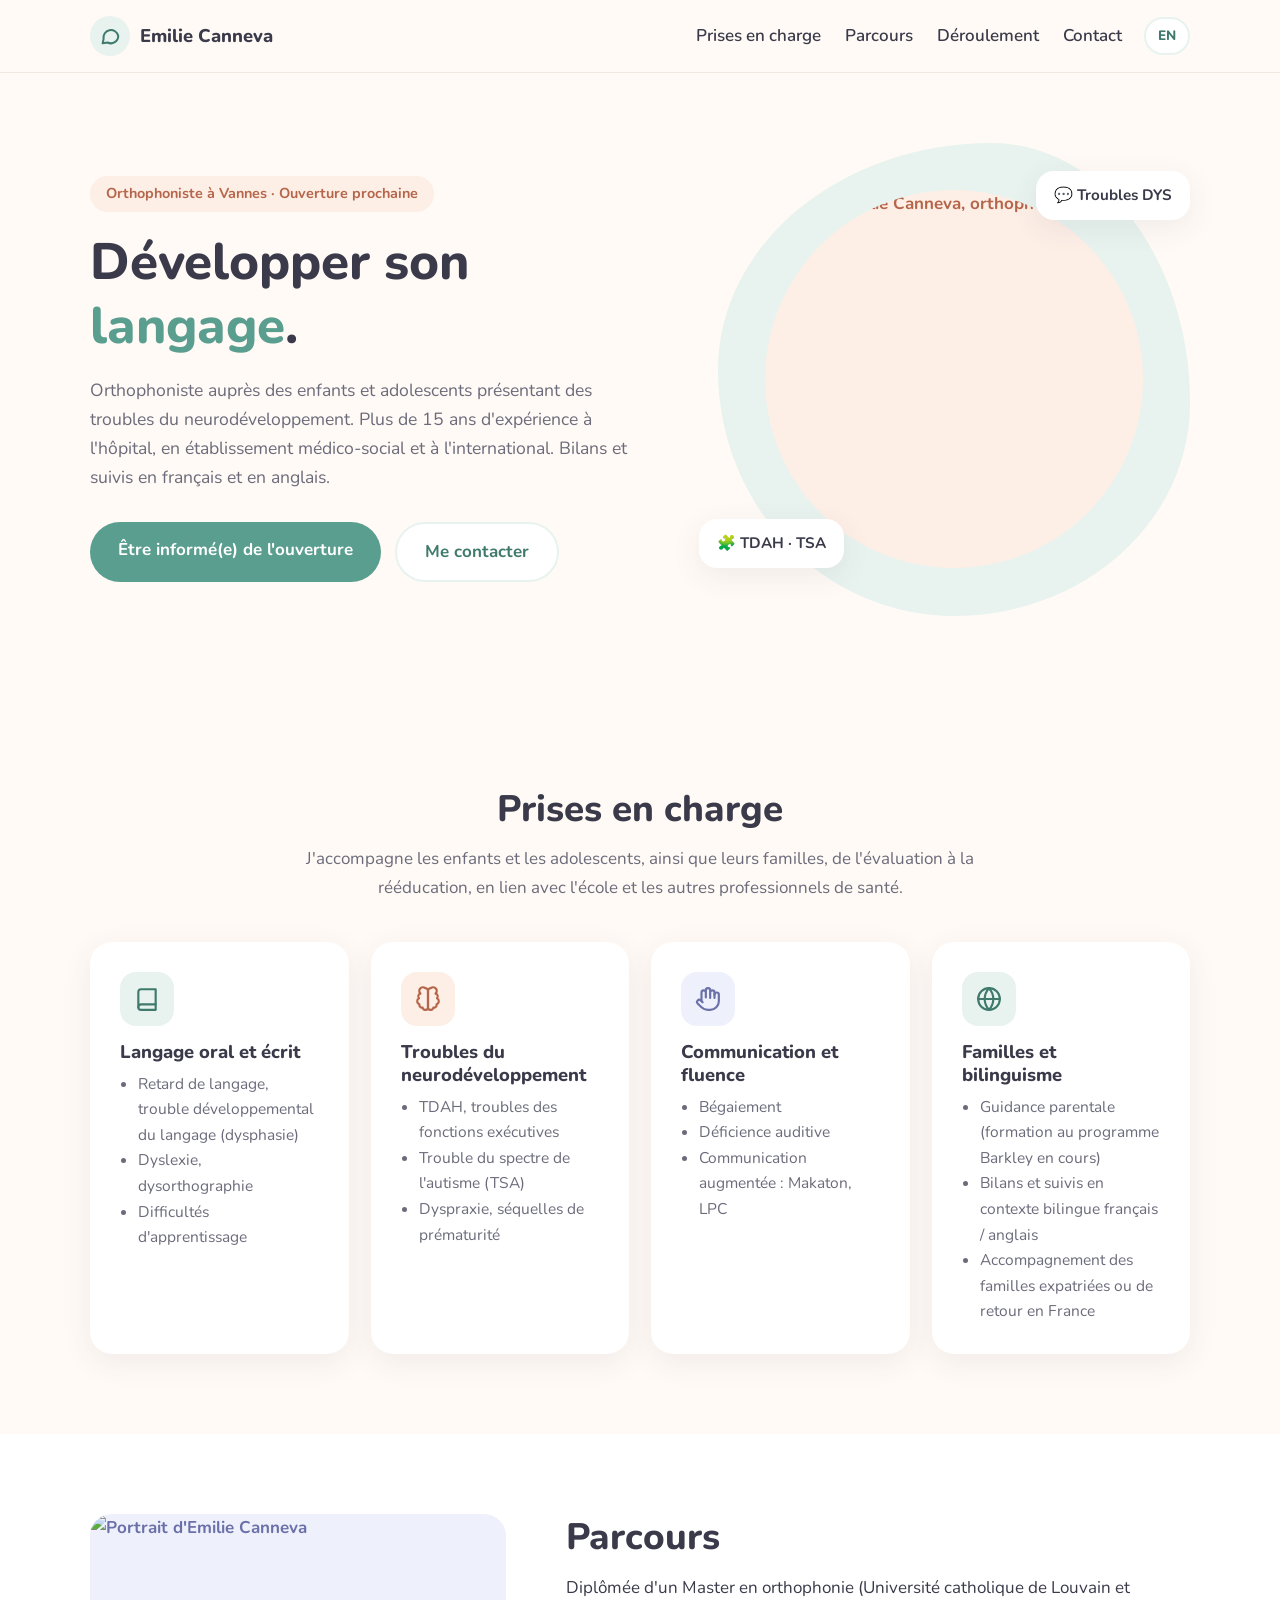
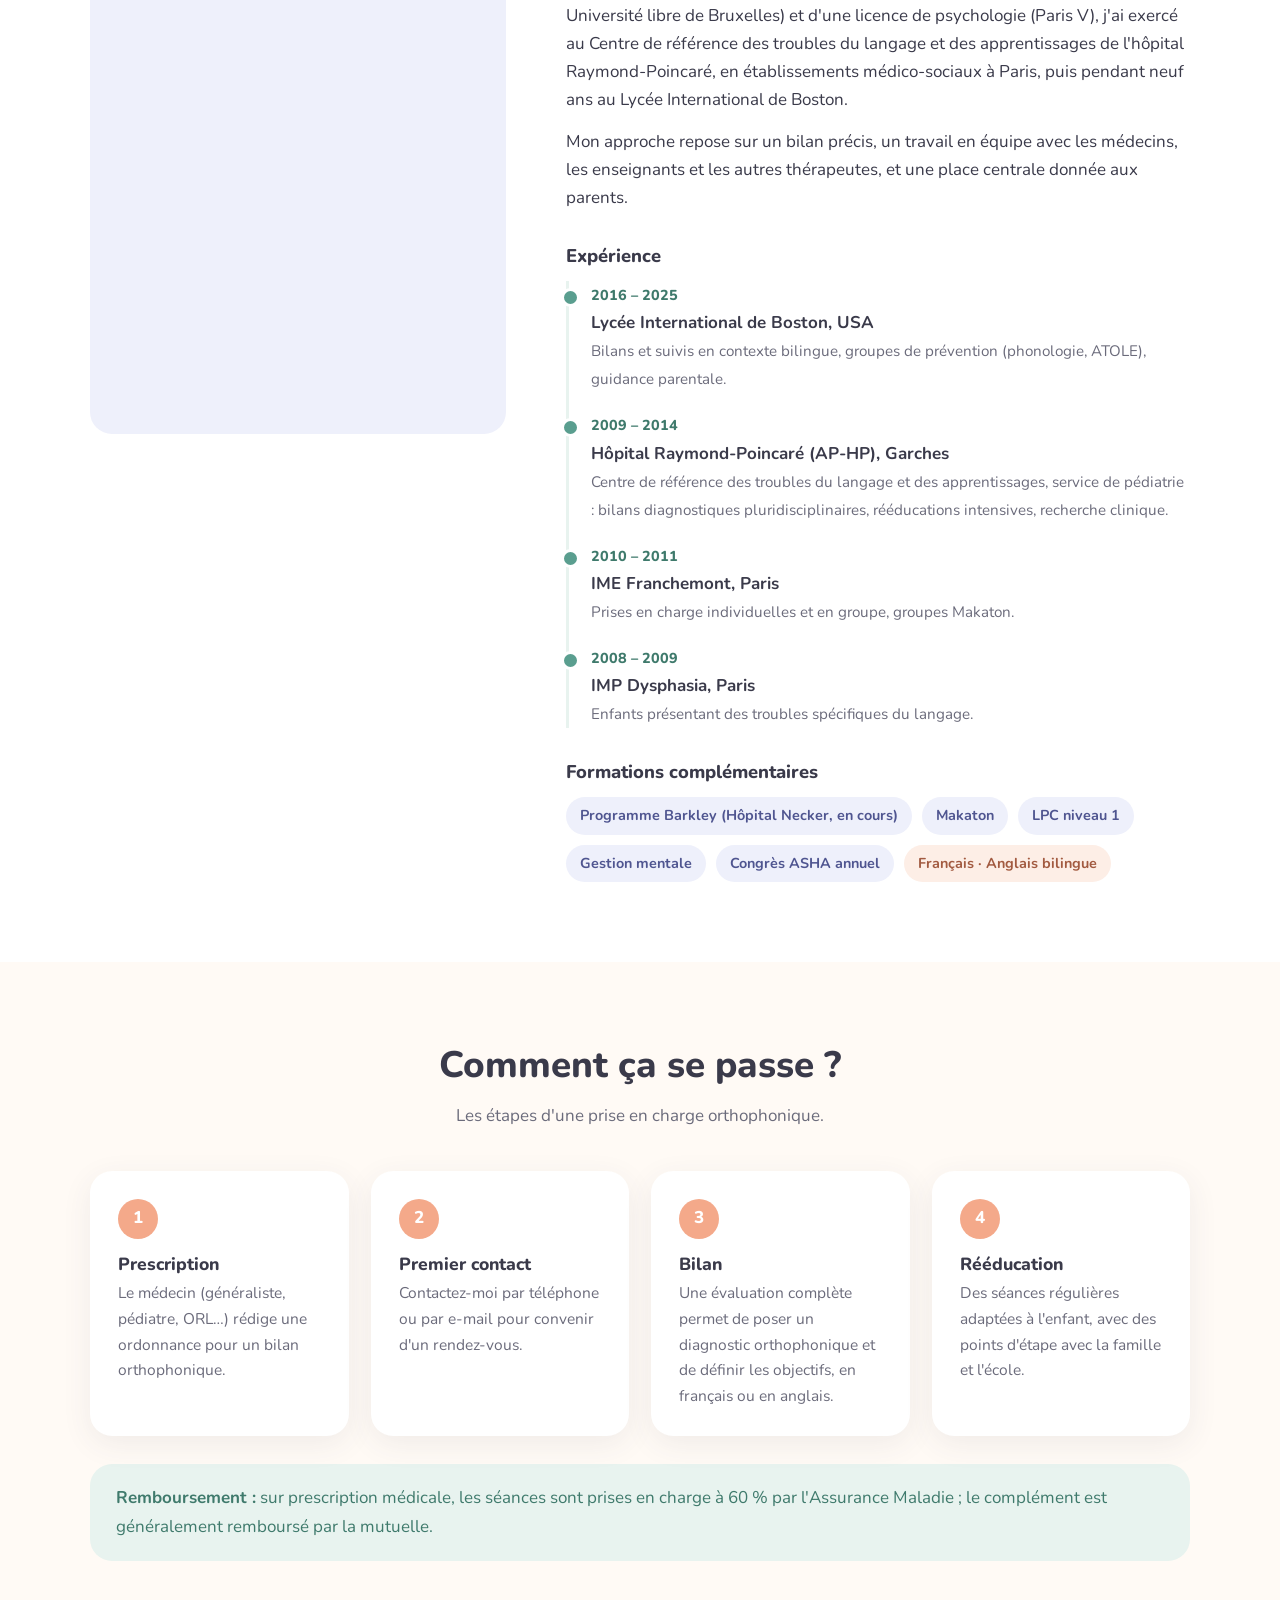
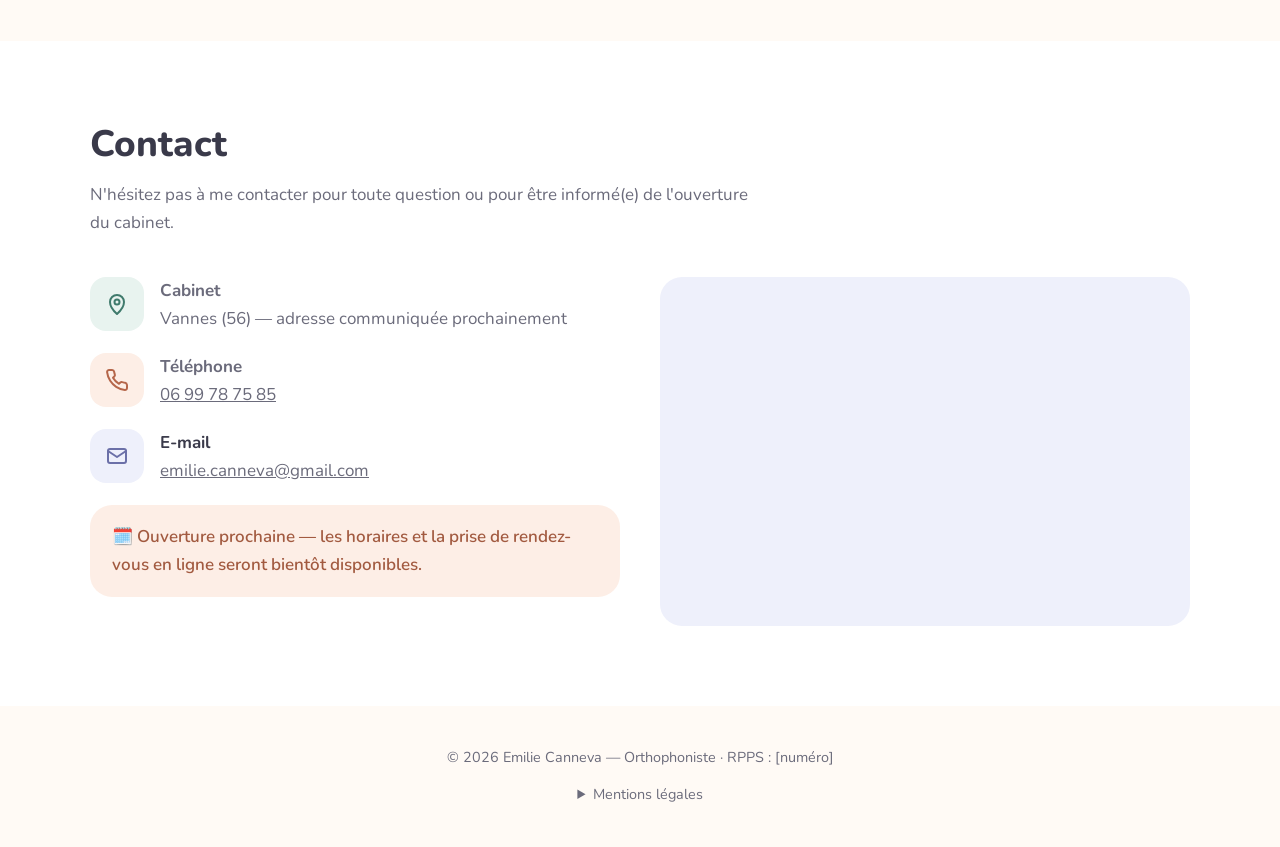
==== commit 9417e4b0: "Update index.html" ====
--- a/index.html
+++ b/index.html
@@ -169,8 +169,8 @@
   <div class="container hero-grid">
     <div>
       <span class="tag"><span class="fr">Orthophoniste à Vannes · Ouverture prochaine</span><span class="en">Speech-language therapist in Vannes · Opening soon</span></span>
-      <h1 class="fr">Aider chaque enfant à <em>trouver sa voix</em>.</h1>
-      <h1 class="en">Helping every child <em>find their voice</em>.</h1>
+      <h1 class="fr">Développer son <em>langage</em>.</h1>
+      <h1 class="en">Developing <em>language</em> skills.</h1>
       <p class="fr">Orthophoniste auprès des enfants et adolescents présentant des troubles du neurodéveloppement. Plus de 15 ans d'expérience à l'hôpital, en établissement médico-social et à l'international. Bilans et suivis en français et en anglais.</p>
       <p class="en">Speech-language therapist for children and teenagers with neurodevelopmental disorders. Over 15 years of experience in hospital, specialised-care and international school settings. Assessments and therapy in French and English.</p>
       <div class="hero-actions">
@@ -180,8 +180,8 @@
     </div>
     <div class="hero-visual">
       <div class="blob"></div>
-      <!-- Pour ajouter une photo : déposez photo.jpg dans le dépôt et remplacez le texte ci-dessous par <img src="photo.jpg" alt="Emilie Canneva, orthophoniste"> -->
-      <div class="photo"><span class="fr">[Photo]</span><span class="en">[Photo]</span></div>
+      <!-- Pour changer la photo : remplacez photo.jpg dans le dépôt (format carré) -->
+      <div class="photo"><img src="photo.jpg" alt="Emilie Canneva, orthophoniste"></div>
       <div class="bubble b1">💬 <span class="fr">Troubles DYS</span><span class="en">Dyslexia &amp; DLD</span></div>
       <div class="bubble b2">🧩 TDAH · TSA<span class="en"> (ADHD · ASD)</span></div>
     </div>
@@ -260,8 +260,8 @@
 <!-- ================= PARCOURS ================= -->
 <section class="about" id="parcours">
   <div class="container about-grid">
-    <!-- Pour ajouter un portrait : remplacez le texte ci-dessous par <img src="portrait.jpg" alt="Portrait d'Emilie Canneva"> -->
-    <div class="about-photo">[Portrait]</div>
+    <!-- Pour changer le portrait : remplacez portrait.jpg dans le dépôt (format 4:5) -->
+    <div class="about-photo"><img src="portrait.jpg" alt="Portrait d'Emilie Canneva"></div>
     <div>
       <h2><span class="fr">Parcours</span><span class="en">Background</span></h2>
       <p class="fr">Diplômée d'un Master en orthophonie (Université catholique de Louvain et Université libre de Bruxelles) et d'une licence de psychologie (Paris V), j'ai exercé au Centre de référence des troubles du langage et des apprentissages de l'hôpital Raymond-Poincaré, en établissements médico-sociaux à Paris, puis pendant neuf ans au Lycée International de Boston.</p>
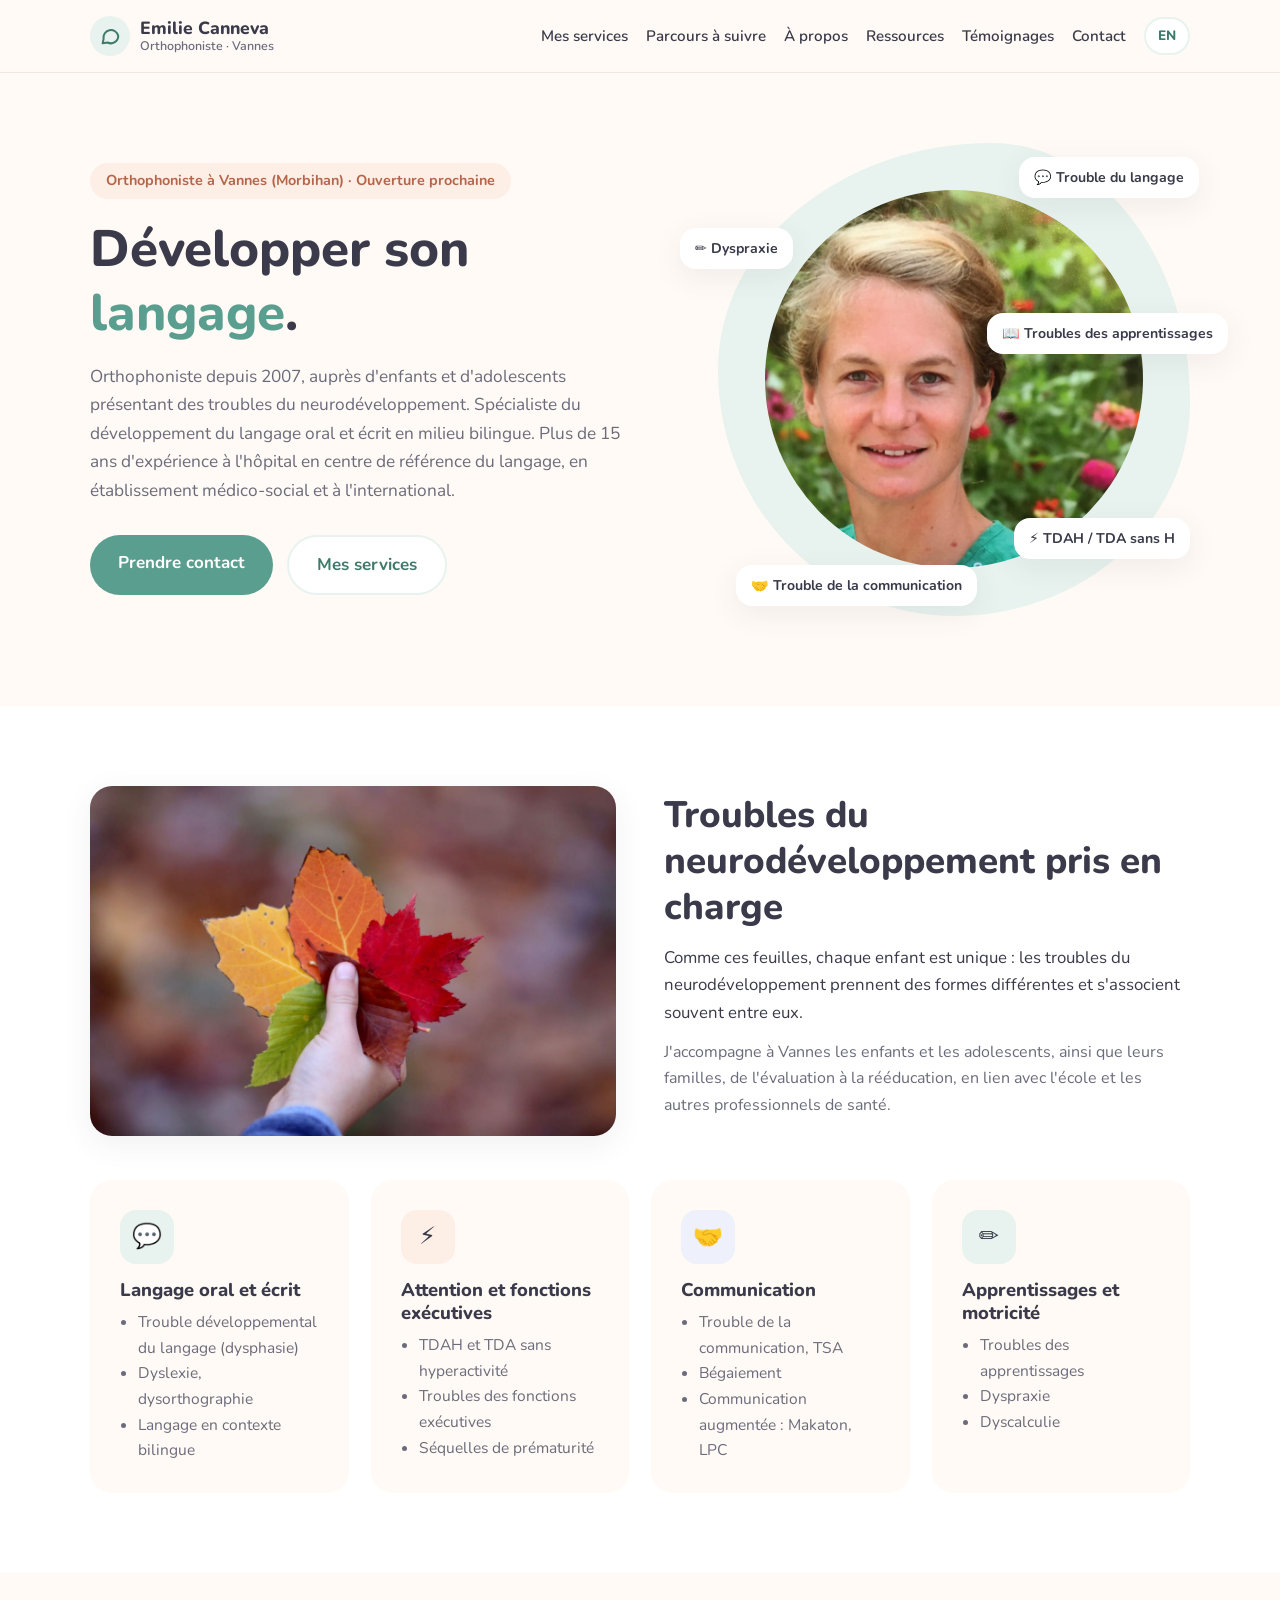
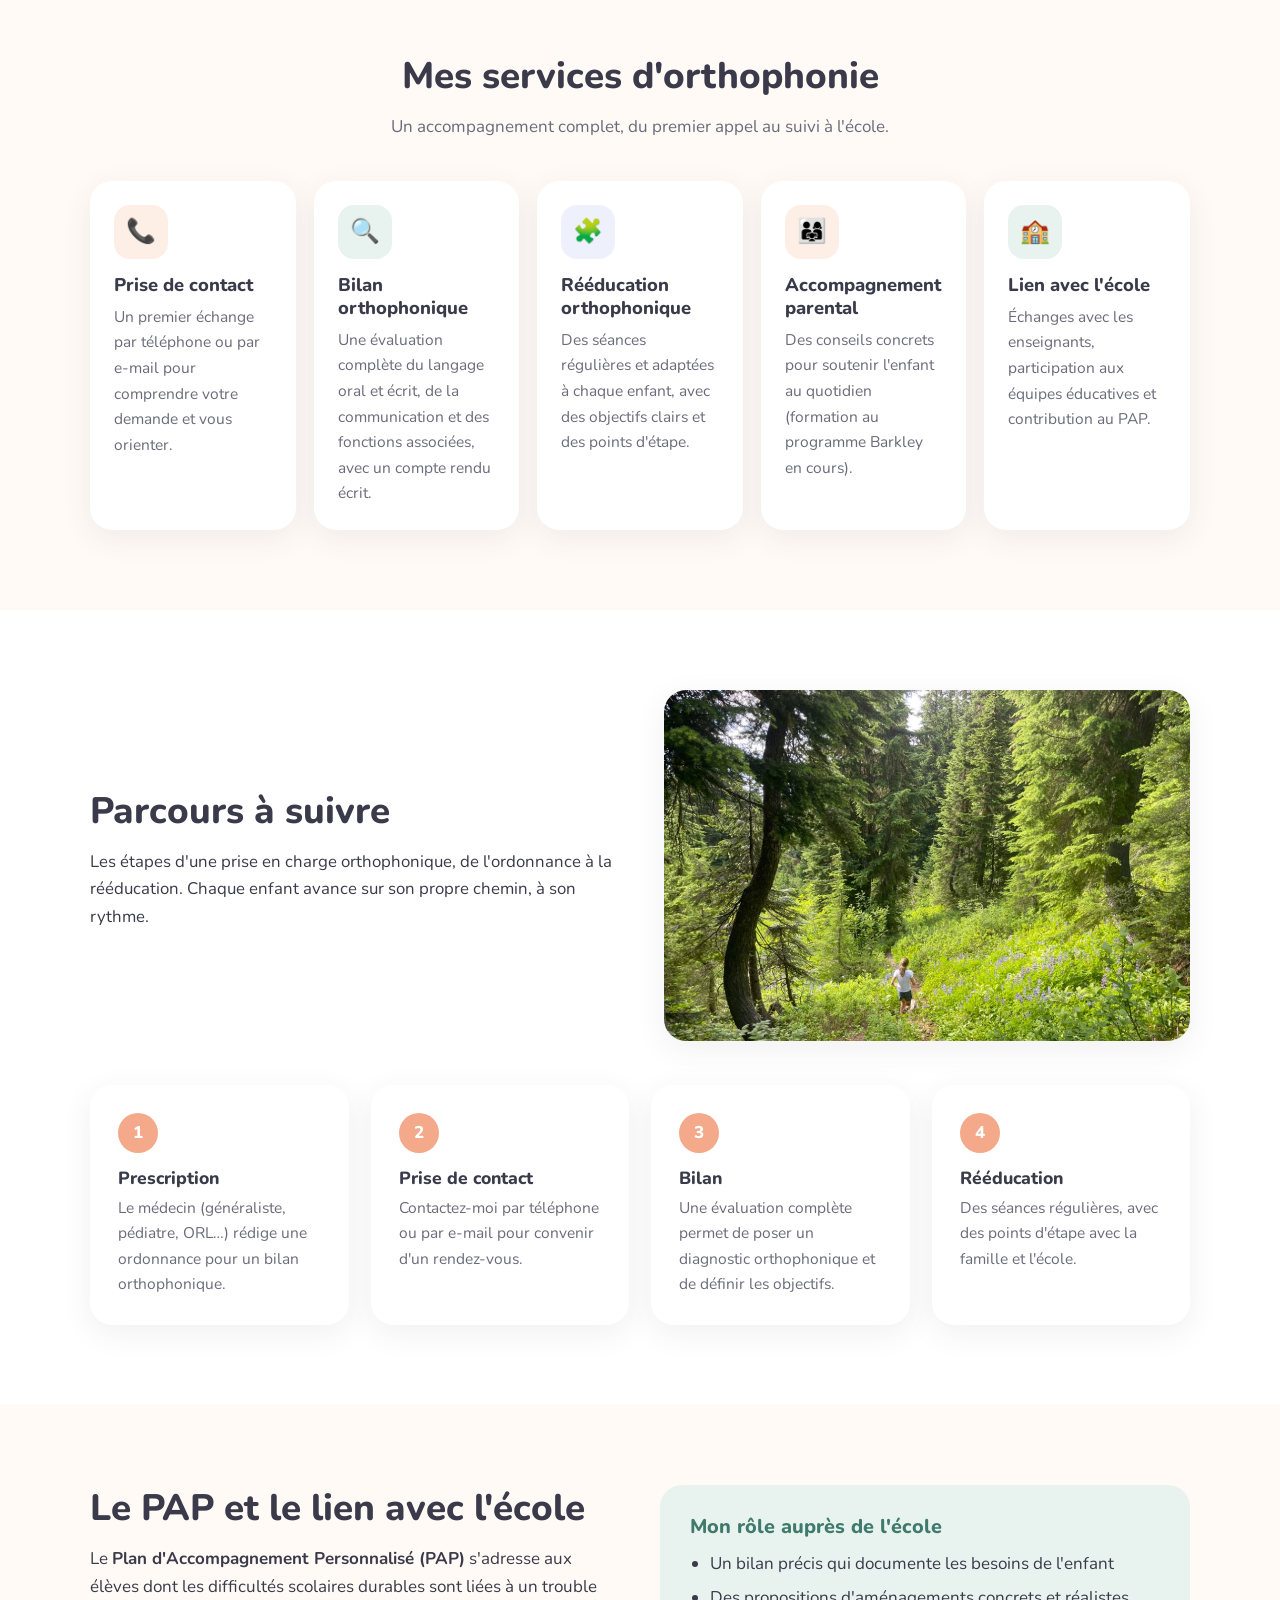
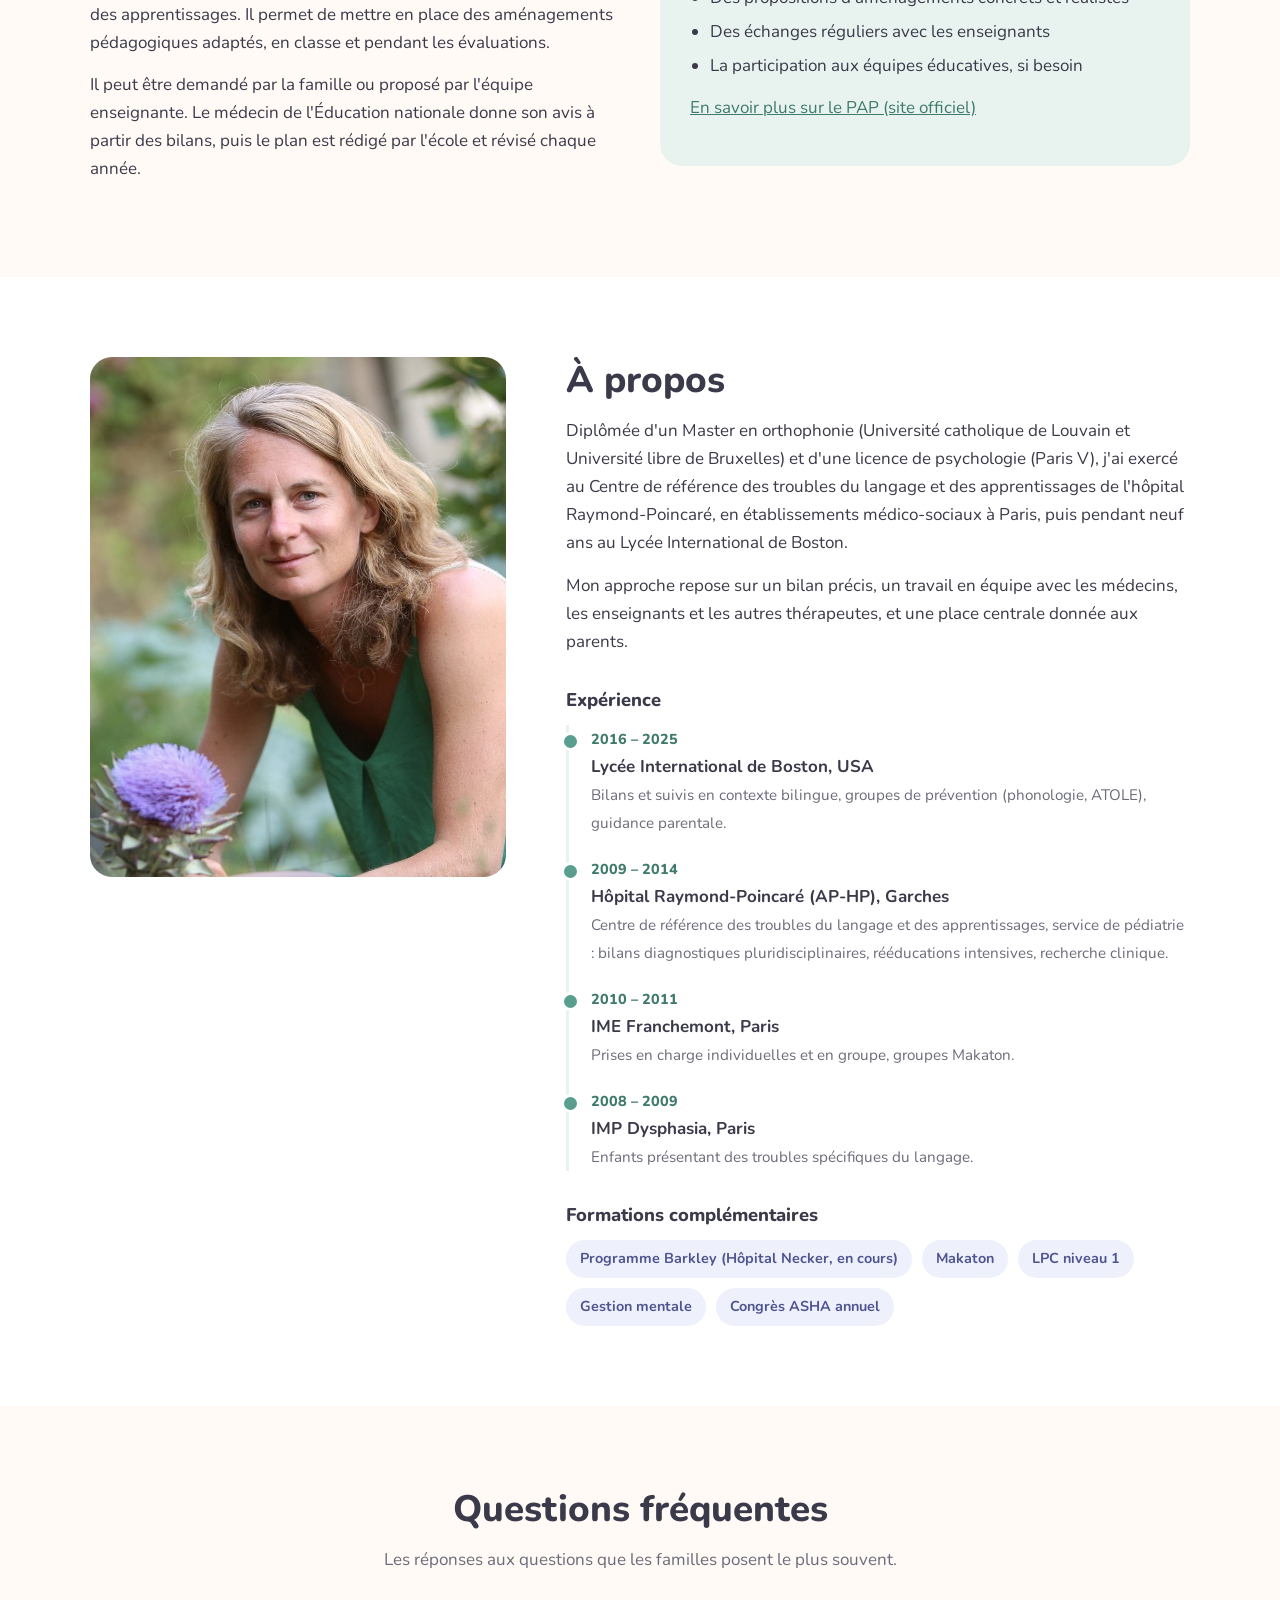
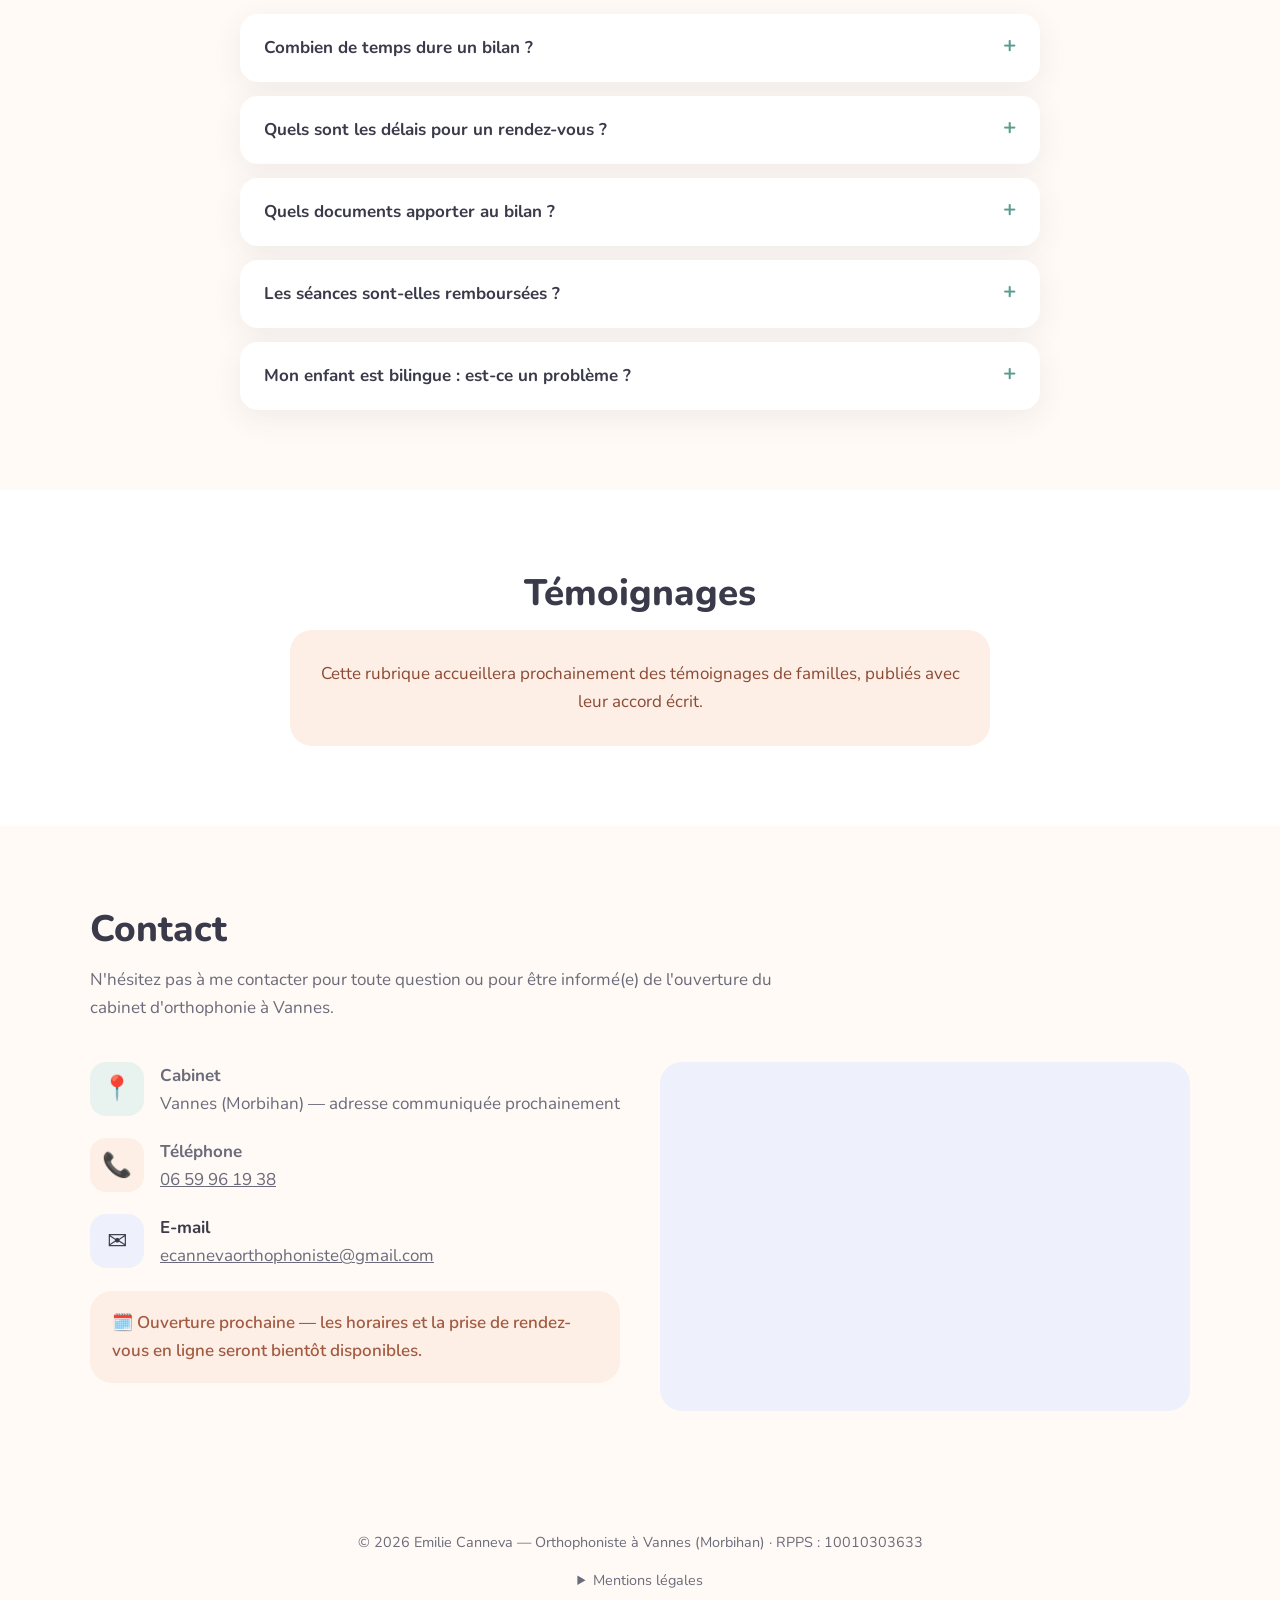
==== commit a4c93580: "Add files via upload" ====
--- a/index.html
+++ b/index.html
@@ -1,159 +1,48 @@
 <!doctype html>
-<html lang="fr">
+<html lang="fr" data-title-en="Speech-Language Therapist in Vannes (Morbihan) — Emilie Canneva">
 <head>
   <meta charset="utf-8">
   <meta name="viewport" content="width=device-width, initial-scale=1">
-  <title>Emilie Canneva — Orthophoniste à Vannes</title>
-  <meta name="description" content="Emilie Canneva, orthophoniste à Vannes. Troubles du neurodéveloppement de l'enfant et de l'adolescent : troubles DYS, TDAH, TSA. Bilans et suivis en français et en anglais.">
+  <title>Orthophoniste Vannes (Morbihan) — Emilie Canneva | Troubles du neurodéveloppement</title>
+  <meta name="description" content="Emilie Canneva, orthophoniste à Vannes (Morbihan) depuis 2007. Enfants et adolescents présentant des troubles du neurodéveloppement : trouble du langage, troubles des apprentissages, TDAH, dyspraxie. Spécialiste du développement du langage oral et écrit en milieu bilingue.">
   <link rel="preconnect" href="https://fonts.googleapis.com">
   <link rel="preconnect" href="https://fonts.gstatic.com" crossorigin>
   <link href="https://fonts.googleapis.com/css2?family=Nunito:wght@400;600;700;800&display=swap" rel="stylesheet">
-  <style>
-    /* ===== Couleurs : modifiez ici pour changer tout le site ===== */
-    :root {
-      --bg: #fffaf5;
-      --surface: #ffffff;
-      --text: #3a3a4a;
-      --muted: #6b6b7b;
-      --primary: #5a9e8f;      /* vert sauge */
-      --primary-dark: #3f7a6c;
-      --accent: #f4a98a;       /* pêche */
-      --soft-1: #e8f3ef;       /* vert très clair */
-      --soft-2: #fdeee6;       /* pêche très clair */
-      --soft-3: #eef0fb;       /* lavande très clair */
-      --radius: 22px;
-      --shadow: 0 8px 30px rgba(60, 60, 90, .08);
-    }
-    /* ===== Bilingue : chaque texte existe en .fr et en .en ===== */
-    html[lang="fr"] .en, html[lang="en"] .fr { display: none !important; }
-
-    * { box-sizing: border-box; margin: 0; padding: 0; }
-    html { scroll-behavior: smooth; }
-    body { font-family: "Nunito", system-ui, sans-serif; background: var(--bg); color: var(--text); line-height: 1.65; font-size: 17px; }
-    img { max-width: 100%; display: block; }
-    a { color: var(--primary-dark); }
-    .container { width: min(1100px, 100% - 32px); margin-inline: auto; }
-    section { padding: 80px 0; }
-    h1, h2, h3 { line-height: 1.25; font-weight: 800; }
-    h2 { font-size: clamp(1.7rem, 3.5vw, 2.3rem); margin-bottom: 14px; }
-    .lead { color: var(--muted); max-width: 680px; margin-bottom: 40px; }
-    .center { text-align: center; } .center .lead { margin-inline: auto; }
-    .btn { display: inline-block; padding: 14px 28px; border-radius: 999px; font-weight: 700; text-decoration: none; transition: transform .15s, background .15s; }
-    .btn:hover { transform: translateY(-2px); }
-    .btn-primary { background: var(--primary); color: #fff; }
-    .btn-primary:hover { background: var(--primary-dark); }
-    .btn-ghost { background: var(--surface); color: var(--primary-dark); border: 2px solid var(--soft-1); }
-
-    /* ===== En-tête ===== */
-    header { position: sticky; top: 0; z-index: 10; background: rgba(255, 250, 245, .92); backdrop-filter: blur(8px); border-bottom: 1px solid #f0e8e0; }
-    .nav { display: flex; align-items: center; justify-content: space-between; gap: 12px; height: 72px; }
-    .logo { display: flex; align-items: center; gap: 10px; font-weight: 800; font-size: 1.15rem; color: var(--text); text-decoration: none; }
-    .logo-mark { width: 40px; height: 40px; border-radius: 50%; background: var(--soft-1); display: grid; place-items: center; flex-shrink: 0; }
-    .nav-right { display: flex; align-items: center; gap: 22px; }
-    .nav ul { display: flex; gap: 24px; list-style: none; }
-    .nav ul a { text-decoration: none; color: var(--text); font-weight: 600; }
-    .nav ul a:hover { color: var(--primary); }
-    .lang-btn { border: 2px solid var(--soft-1); background: var(--surface); color: var(--primary-dark); font: inherit; font-weight: 800; font-size: .85rem; padding: 6px 12px; border-radius: 999px; cursor: pointer; }
-    .lang-btn:hover { background: var(--soft-1); }
-    .menu-btn { display: none; background: none; border: 0; cursor: pointer; padding: 8px; color: var(--text); }
-
-    /* ===== Accueil ===== */
-    .hero { padding: 70px 0 90px; }
-    .hero-grid { display: grid; grid-template-columns: 1.1fr .9fr; gap: 50px; align-items: center; }
-    .tag { display: inline-block; background: var(--soft-2); color: #b5664a; padding: 6px 16px; border-radius: 999px; font-weight: 700; font-size: .9rem; margin-bottom: 18px; }
-    .hero h1 { font-size: clamp(2.1rem, 5vw, 3.2rem); margin-bottom: 18px; }
-    .hero h1 em { font-style: normal; color: var(--primary); }
-    .hero p { color: var(--muted); font-size: 1.1rem; margin-bottom: 30px; max-width: 540px; }
-    .hero-actions { display: flex; gap: 14px; flex-wrap: wrap; }
-    .hero-visual { position: relative; aspect-ratio: 1; }
-    .blob { position: absolute; inset: 0; background: var(--soft-1); border-radius: 58% 42% 50% 50% / 48% 55% 45% 52%; }
-    .photo { position: absolute; inset: 10%; border-radius: 50%; background: var(--soft-2); display: grid; place-items: center; color: #b5664a; font-weight: 700; text-align: center; overflow: hidden; }
-    .photo img { width: 100%; height: 100%; object-fit: cover; }
-    .bubble { position: absolute; background: var(--surface); padding: 12px 18px; border-radius: 18px; box-shadow: var(--shadow); font-weight: 700; font-size: .95rem; }
-    .bubble.b1 { top: 6%; right: 0; } .bubble.b2 { bottom: 10%; left: -4%; }
-
-    /* ===== Cartes ===== */
-    .cards { display: grid; grid-template-columns: repeat(auto-fit, minmax(240px, 1fr)); gap: 22px; }
-    .card { background: var(--surface); border-radius: var(--radius); padding: 30px; box-shadow: var(--shadow); }
-    .card h3 { font-size: 1.15rem; margin: 14px 0 8px; }
-    .card p, .card li { color: var(--muted); font-size: .97rem; }
-    .card ul { padding-left: 18px; }
-    .icon { width: 54px; height: 54px; border-radius: 16px; display: grid; place-items: center; flex-shrink: 0; }
-    .i1 { background: var(--soft-1); } .i2 { background: var(--soft-2); } .i3 { background: var(--soft-3); }
-
-    /* ===== Parcours ===== */
-    .about { background: var(--surface); }
-    .about-grid { display: grid; grid-template-columns: .8fr 1.2fr; gap: 60px; align-items: start; }
-    .about-photo { aspect-ratio: 4/5; border-radius: var(--radius); background: var(--soft-3); display: grid; place-items: center; color: #6b70a8; font-weight: 700; position: sticky; top: 100px; overflow: hidden; }
-    .about-photo img { width: 100%; height: 100%; object-fit: cover; }
-    .about p { margin-bottom: 14px; }
-    .about h3 { font-size: 1.15rem; margin: 32px 0 14px; }
-    .timeline { list-style: none; border-left: 3px solid var(--soft-1); padding-left: 22px; }
-    .timeline li { position: relative; margin-bottom: 18px; }
-    .timeline li::before { content: ""; position: absolute; left: -30px; top: 7px; width: 13px; height: 13px; border-radius: 50%; background: var(--primary); border: 3px solid var(--surface); }
-    .timeline .yr { font-weight: 800; color: var(--primary-dark); font-size: .9rem; }
-    .timeline strong { display: block; }
-    .timeline span.d { color: var(--muted); font-size: .95rem; }
-    .chips { display: flex; flex-wrap: wrap; gap: 10px; }
-    .chip { background: var(--soft-3); color: #4f5590; padding: 7px 14px; border-radius: 999px; font-weight: 700; font-size: .9rem; }
-    .chip.alt { background: var(--soft-2); color: #a25a40; }
-
-    /* ===== Étapes ===== */
-    .steps { display: grid; grid-template-columns: repeat(auto-fit, minmax(220px, 1fr)); gap: 22px; counter-reset: step; }
-    .step { background: var(--surface); border-radius: var(--radius); padding: 28px; box-shadow: var(--shadow); }
-    .step::before { counter-increment: step; content: counter(step); width: 40px; height: 40px; border-radius: 50%; background: var(--accent); color: #fff; font-weight: 800; display: grid; place-items: center; margin-bottom: 14px; }
-    .step h3 { font-size: 1.1rem; margin-bottom: 6px; }
-    .step p { color: var(--muted); font-size: .97rem; }
-    .note { margin-top: 28px; background: var(--soft-1); border-radius: var(--radius); padding: 20px 26px; color: var(--primary-dark); }
-
-    /* ===== Contact ===== */
-    .contact { background: var(--surface); }
-    .contact-grid { display: grid; grid-template-columns: 1fr 1fr; gap: 40px; }
-    .info { display: grid; gap: 20px; align-content: start; }
-    .info-item { display: flex; gap: 16px; align-items: flex-start; }
-    .info-item strong { display: block; }
-    .info-item span, .info-item a { color: var(--muted); }
-    .soon { background: var(--soft-2); color: #a25a40; border-radius: var(--radius); padding: 18px 22px; font-weight: 600; }
-    .map { border-radius: var(--radius); overflow: hidden; min-height: 340px; background: var(--soft-3); }
-    .map iframe { width: 100%; height: 100%; min-height: 340px; border: 0; }
-
-    footer { padding: 40px 0; text-align: center; color: var(--muted); font-size: .9rem; }
-    footer a { color: var(--muted); }
-    details { margin-top: 14px; text-align: left; max-width: 700px; margin-inline: auto; }
-    summary { cursor: pointer; text-align: center; }
-    details div { margin-top: 12px; }
-
-    /* ===== Mobile ===== */
-    @media (max-width: 900px) {
-      .hero-grid, .about-grid, .contact-grid { grid-template-columns: 1fr; }
-      .hero-visual { max-width: 380px; margin-inline: auto; width: 100%; }
-      .about-photo { max-width: 320px; position: static; }
-      section { padding: 60px 0; }
-      .menu-btn { display: block; }
-      .nav-right { gap: 6px; }
-      .nav ul { display: none; position: absolute; top: 72px; left: 0; right: 0; flex-direction: column; gap: 0; background: var(--bg); border-bottom: 1px solid #f0e8e0; }
-      .nav ul.open { display: flex; }
-      .nav ul a { display: block; padding: 14px 16px; }
-    }
-  </style>
+  <link rel="stylesheet" href="style.css">
+  <!-- Référencement local (Google) -->
+  <script type="application/ld+json">
+  {
+    "@context": "https://schema.org",
+    "@type": "MedicalBusiness",
+    "name": "Emilie Canneva — Orthophoniste",
+    "description": "Orthophoniste à Vannes (Morbihan) : troubles du neurodéveloppement de l'enfant et de l'adolescent, développement du langage oral et écrit en milieu bilingue.",
+    "telephone": "+33659961938",
+    "email": "ecannevaorthophoniste@gmail.com",
+    "address": { "@type": "PostalAddress", "addressLocality": "Vannes", "postalCode": "56000", "addressRegion": "Morbihan", "addressCountry": "FR" },
+    "areaServed": ["Vannes", "Morbihan"],
+    "url": "https://emiliecanneva.github.io/orthophoniste-site/"
+  }
+  </script>
 </head>
 <body>
 
 <!-- ================= EN-TÊTE ================= -->
 <header>
   <div class="container nav">
-    <a href="#accueil" class="logo">
+    <a href="./#accueil" class="logo">
       <span class="logo-mark">
         <svg width="22" height="22" viewBox="0 0 24 24" fill="none" stroke="#3f7a6c" stroke-width="2.2" stroke-linecap="round" stroke-linejoin="round"><path d="M21 12a8 8 0 0 1-11.6 7.1L4 20l1-4.6A8 8 0 1 1 21 12z"/></svg>
       </span>
-      Emilie Canneva
+      <span>Emilie Canneva<small><span class="fr">Orthophoniste · Vannes</span><span class="en">Speech therapist · Vannes</span></small></span>
     </a>
     <div class="nav-right">
       <ul id="menu" onclick="this.classList.remove('open')">
-        <li><a href="#prises-en-charge"><span class="fr">Prises en charge</span><span class="en">Services</span></a></li>
-        <li><a href="#parcours"><span class="fr">Parcours</span><span class="en">Background</span></a></li>
-        <li><a href="#deroulement"><span class="fr">Déroulement</span><span class="en">How it works</span></a></li>
-        <li><a href="#contact">Contact</a></li>
+        <li><a href="./#services"><span class="fr">Mes services</span><span class="en">My services</span></a></li>
+        <li><a href="./#parcours"><span class="fr">Parcours à suivre</span><span class="en">Next steps</span></a></li>
+        <li><a href="./#a-propos"><span class="fr">À propos</span><span class="en">About</span></a></li>
+        <li><a href="ressources.html"><span class="fr">Ressources</span><span class="en">Resources</span></a></li>
+        <li><a href="./#temoignages"><span class="fr">Témoignages</span><span class="en">Testimonials</span></a></li>
+        <li><a href="./#contact">Contact</a></li>
       </ul>
       <button class="lang-btn" id="lang-btn" onclick="toggleLang()" aria-label="Changer de langue / Switch language">EN</button>
       <button class="menu-btn" aria-label="Menu" onclick="document.getElementById('menu').classList.toggle('open')">
@@ -168,102 +57,201 @@
 <section class="hero" id="accueil">
   <div class="container hero-grid">
     <div>
-      <span class="tag"><span class="fr">Orthophoniste à Vannes · Ouverture prochaine</span><span class="en">Speech-language therapist in Vannes · Opening soon</span></span>
+      <span class="tag"><span class="fr">Orthophoniste à Vannes (Morbihan) · Ouverture prochaine</span><span class="en">Speech-language therapist in Vannes (Morbihan) · Opening soon</span></span>
       <h1 class="fr">Développer son <em>langage</em>.</h1>
       <h1 class="en">Developing <em>language</em> skills.</h1>
-      <p class="fr">Orthophoniste auprès des enfants et adolescents présentant des troubles du neurodéveloppement. Plus de 15 ans d'expérience à l'hôpital, en établissement médico-social et à l'international. Bilans et suivis en français et en anglais.</p>
-      <p class="en">Speech-language therapist for children and teenagers with neurodevelopmental disorders. Over 15 years of experience in hospital, specialised-care and international school settings. Assessments and therapy in French and English.</p>
+      <p class="fr">Orthophoniste depuis 2007, auprès d'enfants et d'adolescents présentant des troubles du neurodéveloppement. Spécialiste du développement du langage oral et écrit en milieu bilingue. Plus de 15 ans d'expérience à l'hôpital en centre de référence du langage, en établissement médico-social et à l'international.</p>
+      <p class="en">Speech-language therapist since 2007, working with children and teenagers with neurodevelopmental disorders. Specialist in oral and written language development in bilingual settings. Over 15 years of experience in a hospital language reference centre, in specialised-care settings and abroad. Sessions are conducted in French.</p>
       <div class="hero-actions">
-        <a class="btn btn-primary" href="mailto:emilie.canneva@gmail.com?subject=Ouverture%20du%20cabinet"><span class="fr">Être informé(e) de l'ouverture</span><span class="en">Get notified when I open</span></a>
-        <a class="btn btn-ghost" href="#contact"><span class="fr">Me contacter</span><span class="en">Contact me</span></a>
+        <a class="btn btn-primary" href="./#contact"><span class="fr">Prendre contact</span><span class="en">Get in touch</span></a>
+        <a class="btn btn-ghost" href="./#services"><span class="fr">Mes services</span><span class="en">My services</span></a>
       </div>
     </div>
     <div class="hero-visual">
       <div class="blob"></div>
       <!-- Pour changer la photo : remplacez photo.jpg dans le dépôt (format carré) -->
-      <div class="photo"><img src="photo.jpg" alt="Emilie Canneva, orthophoniste"></div>
-      <div class="bubble b1">💬 <span class="fr">Troubles DYS</span><span class="en">Dyslexia &amp; DLD</span></div>
-      <div class="bubble b2">🧩 TDAH · TSA<span class="en"> (ADHD · ASD)</span></div>
-    </div>
-  </div>
-</section>
-
-<!-- ================= PRISES EN CHARGE ================= -->
-<section id="prises-en-charge">
+      <div class="photo"><img src="photo.jpg" alt="Emilie Canneva, orthophoniste à Vannes"></div>
+      <div class="bubble b1">💬 <span class="fr">Trouble du langage</span><span class="en">Language disorder</span></div>
+      <div class="bubble b2">📖 <span class="fr">Troubles des apprentissages</span><span class="en">Learning disorders</span></div>
+      <div class="bubble b3">⚡ <span class="fr">TDAH / TDA sans H</span><span class="en">ADHD / ADD</span></div>
+      <div class="bubble b4">🤝 <span class="fr">Trouble de la communication</span><span class="en">Communication disorder</span></div>
+      <div class="bubble b5">✏️ <span class="fr">Dyspraxie</span><span class="en">Dyspraxia</span></div>
+    </div>
+  </div>
+</section>
+
+<!-- ================= TROUBLES PRIS EN CHARGE ================= -->
+<section id="prises-en-charge" class="alt-bg">
+  <div class="container">
+    <div class="intro-split">
+      <img src="feuilles.jpg" alt="Feuilles d'automne de différentes couleurs tenues dans une main d'enfant" loading="lazy">
+      <div>
+        <h2><span class="fr">Troubles du neurodéveloppement pris en charge</span><span class="en">Neurodevelopmental disorders I work with</span></h2>
+        <p class="fr">Comme ces feuilles, chaque enfant est unique : les troubles du neurodéveloppement prennent des formes différentes et s'associent souvent entre eux.</p>
+        <p class="en">Like these leaves, every child is unique: neurodevelopmental disorders take different forms and often occur together.</p>
+        <p class="muted fr">J'accompagne à Vannes les enfants et les adolescents, ainsi que leurs familles, de l'évaluation à la rééducation, en lien avec l'école et les autres professionnels de santé.</p>
+        <p class="muted en">In Vannes, I support children, teenagers and their families from assessment to therapy, in close collaboration with schools and other healthcare professionals.</p>
+      </div>
+    </div>
+    <div class="cards">
+      <article class="card">
+        <div class="icon i1">💬</div>
+        <h3><span class="fr">Langage oral et écrit</span><span class="en">Oral &amp; written language</span></h3>
+        <ul class="fr">
+          <li>Trouble développemental du langage (dysphasie)</li>
+          <li>Dyslexie, dysorthographie</li>
+          <li>Langage en contexte bilingue</li>
+        </ul>
+        <ul class="en">
+          <li>Developmental language disorder</li>
+          <li>Dyslexia, spelling disorders</li>
+          <li>Language development in bilingual children</li>
+        </ul>
+      </article>
+      <article class="card">
+        <div class="icon i2">⚡</div>
+        <h3><span class="fr">Attention et fonctions exécutives</span><span class="en">Attention &amp; executive functions</span></h3>
+        <ul class="fr">
+          <li>TDAH et TDA sans hyperactivité</li>
+          <li>Troubles des fonctions exécutives</li>
+          <li>Séquelles de prématurité</li>
+        </ul>
+        <ul class="en">
+          <li>ADHD and ADD (without hyperactivity)</li>
+          <li>Executive function difficulties</li>
+          <li>Effects of premature birth</li>
+        </ul>
+      </article>
+      <article class="card">
+        <div class="icon i3">🤝</div>
+        <h3><span class="fr">Communication</span><span class="en">Communication</span></h3>
+        <ul class="fr">
+          <li>Trouble de la communication, TSA</li>
+          <li>Bégaiement</li>
+          <li>Communication augmentée : Makaton, LPC</li>
+        </ul>
+        <ul class="en">
+          <li>Communication disorders, autism</li>
+          <li>Stuttering</li>
+          <li>Augmentative communication: Makaton, Cued Speech</li>
+        </ul>
+      </article>
+      <article class="card">
+        <div class="icon i1">✏️</div>
+        <h3><span class="fr">Apprentissages et motricité</span><span class="en">Learning &amp; motor skills</span></h3>
+        <ul class="fr">
+          <li>Troubles des apprentissages</li>
+          <li>Dyspraxie</li>
+          <li>Dyscalculie</li>
+        </ul>
+        <ul class="en">
+          <li>Learning disorders</li>
+          <li>Dyspraxia</li>
+          <li>Dyscalculia</li>
+        </ul>
+      </article>
+    </div>
+  </div>
+</section>
+
+<!-- ================= MES SERVICES ================= -->
+<section id="services">
   <div class="container">
     <div class="center">
-      <h2><span class="fr">Prises en charge</span><span class="en">Services</span></h2>
-      <p class="lead fr">J'accompagne les enfants et les adolescents, ainsi que leurs familles, de l'évaluation à la rééducation, en lien avec l'école et les autres professionnels de santé.</p>
-      <p class="lead en">I work with children, teenagers and their families, from assessment to therapy, in close collaboration with schools and other healthcare professionals.</p>
-    </div>
-    <div class="cards">
-      <article class="card">
-        <div class="icon i1"><svg width="26" height="26" viewBox="0 0 24 24" fill="none" stroke="#3f7a6c" stroke-width="2" stroke-linecap="round" stroke-linejoin="round"><path d="M4 19.5A2.5 2.5 0 0 1 6.5 17H20V3H6.5A2.5 2.5 0 0 0 4 5.5v14z"/><path d="M4 19.5A2.5 2.5 0 0 0 6.5 22H20v-5"/></svg></div>
-        <h3><span class="fr">Langage oral et écrit</span><span class="en">Spoken &amp; written language</span></h3>
-        <ul class="fr">
-          <li>Retard de langage, trouble développemental du langage (dysphasie)</li>
-          <li>Dyslexie, dysorthographie</li>
-          <li>Difficultés d'apprentissage</li>
-        </ul>
-        <ul class="en">
-          <li>Language delay, developmental language disorder</li>
-          <li>Dyslexia, spelling disorders</li>
-          <li>Learning difficulties</li>
-        </ul>
-      </article>
-      <article class="card">
-        <div class="icon i2"><svg width="26" height="26" viewBox="0 0 24 24" fill="none" stroke="#b5664a" stroke-width="2" stroke-linecap="round" stroke-linejoin="round"><path d="M9.5 2A2.5 2.5 0 0 1 12 4.5v15a2.5 2.5 0 0 1-4.96.44 2.5 2.5 0 0 1-2.96-3.08 3 3 0 0 1-.34-5.58 2.5 2.5 0 0 1 1.32-4.24A2.5 2.5 0 0 1 9.5 2z"/><path d="M14.5 2A2.5 2.5 0 0 0 12 4.5v15a2.5 2.5 0 0 0 4.96.44 2.5 2.5 0 0 0 2.960-3.08 3 3 0 0 0 .34-5.58 2.5 2.5 0 0 0-1.32-4.24A2.5 2.5 0 0 0 14.5 2z"/></svg></div>
-        <h3><span class="fr">Troubles du neurodéveloppement</span><span class="en">Neurodevelopmental disorders</span></h3>
-        <ul class="fr">
-          <li>TDAH, troubles des fonctions exécutives</li>
-          <li>Trouble du spectre de l'autisme (TSA)</li>
-          <li>Dyspraxie, séquelles de prématurité</li>
-        </ul>
-        <ul class="en">
-          <li>ADHD, executive function difficulties</li>
-          <li>Autism spectrum disorder (ASD)</li>
-          <li>Dyspraxia, effects of premature birth</li>
-        </ul>
-      </article>
-      <article class="card">
-        <div class="icon i3"><svg width="26" height="26" viewBox="0 0 24 24" fill="none" stroke="#6b70a8" stroke-width="2" stroke-linecap="round" stroke-linejoin="round"><path d="M18 11V6a2 2 0 0 0-4 0v5M14 10V4a2 2 0 0 0-4 0v6M10 10.5V6a2 2 0 0 0-4 0v8"/><path d="M18 8a2 2 0 1 1 4 0v6a8 8 0 0 1-8 8h-2c-2.8 0-4.5-.86-5.99-2.340l-3.6-3.6a2 2 0 0 1 2.83-2.82L7 15"/></svg></div>
-        <h3><span class="fr">Communication et fluence</span><span class="en">Communication &amp; fluency</span></h3>
-        <ul class="fr">
-          <li>Bégaiement</li>
-          <li>Déficience auditive</li>
-          <li>Communication augmentée : Makaton, LPC</li>
-        </ul>
-        <ul class="en">
-          <li>Stuttering</li>
-          <li>Hearing impairment</li>
-          <li>Augmentative communication: Makaton, Cued Speech</li>
-        </ul>
-      </article>
-      <article class="card">
-        <div class="icon i1"><svg width="26" height="26" viewBox="0 0 24 24" fill="none" stroke="#3f7a6c" stroke-width="2" stroke-linecap="round" stroke-linejoin="round"><circle cx="12" cy="12" r="10"/><path d="M2 12h20M12 2a15 15 0 0 1 4 10 15 15 0 0 1-4 10 15 15 0 0 1-4-10 15 15 0 0 1 4-10z"/></svg></div>
-        <h3><span class="fr">Familles et bilinguisme</span><span class="en">Families &amp; bilingualism</span></h3>
-        <ul class="fr">
-          <li>Guidance parentale (formation au programme Barkley en cours)</li>
-          <li>Bilans et suivis en contexte bilingue français / anglais</li>
-          <li>Accompagnement des familles expatriées ou de retour en France</li>
-        </ul>
-        <ul class="en">
-          <li>Parent coaching (Barkley programme training in progress)</li>
-          <li>Bilingual French / English assessments and therapy</li>
-          <li>Support for expatriate and returning families</li>
-        </ul>
-      </article>
-    </div>
-  </div>
-</section>
-
-<!-- ================= PARCOURS ================= -->
-<section class="about" id="parcours">
+      <h2><span class="fr">Mes services d'orthophonie</span><span class="en">My speech therapy services</span></h2>
+      <p class="lead"><span class="fr">Un accompagnement complet, du premier appel au suivi à l'école.</span><span class="en">Comprehensive support, from the first call to follow-up at school.</span></p>
+    </div>
+    <div class="cards five">
+      <article class="card">
+        <div class="icon i2">📞</div>
+        <h3><span class="fr">Prise de contact</span><span class="en">First contact</span></h3>
+        <p class="fr">Un premier échange par téléphone ou par e-mail pour comprendre votre demande et vous orienter.</p>
+        <p class="en">A first conversation by phone or e-mail to understand your concerns and guide you.</p>
+      </article>
+      <article class="card">
+        <div class="icon i1">🔍</div>
+        <h3><span class="fr">Bilan orthophonique</span><span class="en">Speech-language assessment</span></h3>
+        <p class="fr">Une évaluation complète du langage oral et écrit, de la communication et des fonctions associées, avec un compte rendu écrit.</p>
+        <p class="en">A full assessment of oral and written language, communication and related skills, with a written report.</p>
+      </article>
+      <article class="card">
+        <div class="icon i3">🧩</div>
+        <h3><span class="fr">Rééducation orthophonique</span><span class="en">Speech therapy</span></h3>
+        <p class="fr">Des séances régulières et adaptées à chaque enfant, avec des objectifs clairs et des points d'étape.</p>
+        <p class="en">Regular sessions tailored to each child, with clear goals and progress reviews.</p>
+      </article>
+      <article class="card">
+        <div class="icon i2">👨‍👩‍👧</div>
+        <h3><span class="fr">Accompagnement parental</span><span class="en">Parent support</span></h3>
+        <p class="fr">Des conseils concrets pour soutenir l'enfant au quotidien (formation au programme Barkley en cours).</p>
+        <p class="en">Practical advice to support your child day to day (Barkley programme training in progress).</p>
+      </article>
+      <article class="card">
+        <div class="icon i1">🏫</div>
+        <h3><span class="fr">Lien avec l'école</span><span class="en">Working with schools</span></h3>
+        <p class="fr">Échanges avec les enseignants, participation aux équipes éducatives et contribution au PAP.</p>
+        <p class="en">Contact with teachers, school meetings and input into the PAP (personalised support plan).</p>
+      </article>
+    </div>
+  </div>
+</section>
+
+<!-- ================= PARCOURS À SUIVRE ================= -->
+<section id="parcours" class="alt-bg">
+  <div class="container">
+    <div class="intro-split">
+      <div>
+        <h2><span class="fr">Parcours à suivre</span><span class="en">Next steps</span></h2>
+        <p class="fr">Les étapes d'une prise en charge orthophonique, de l'ordonnance à la rééducation. Chaque enfant avance sur son propre chemin, à son rythme.</p>
+        <p class="en">The steps of speech therapy in France, from prescription to therapy. Every child follows their own path, at their own pace.</p>
+      </div>
+      <img src="chemin.jpg" alt="Un enfant marche sur un sentier en forêt" loading="lazy">
+    </div>
+    <div class="steps">
+      <div class="step"><h3><span class="fr">Prescription</span><span class="en">Prescription</span></h3><p class="fr">Le médecin (généraliste, pédiatre, ORL…) rédige une ordonnance pour un bilan orthophonique.</p><p class="en">A doctor (GP, paediatrician, ENT…) writes a prescription for a speech-language assessment.</p></div>
+      <div class="step"><h3><span class="fr">Prise de contact</span><span class="en">First contact</span></h3><p class="fr">Contactez-moi par téléphone ou par e-mail pour convenir d'un rendez-vous.</p><p class="en">Get in touch by phone or e-mail to book an appointment.</p></div>
+      <div class="step"><h3><span class="fr">Bilan</span><span class="en">Assessment</span></h3><p class="fr">Une évaluation complète permet de poser un diagnostic orthophonique et de définir les objectifs.</p><p class="en">A full assessment leads to a diagnosis and clear therapy goals.</p></div>
+      <div class="step"><h3><span class="fr">Rééducation</span><span class="en">Therapy</span></h3><p class="fr">Des séances régulières, avec des points d'étape avec la famille et l'école.</p><p class="en">Regular sessions, with progress reviews with the family and school.</p></div>
+    </div>
+  </div>
+</section>
+
+<!-- ================= PAP ET ÉCOLE ================= -->
+<section id="ecole">
+  <div class="container split">
+    <div>
+      <h2><span class="fr">Le PAP et le lien avec l'école</span><span class="en">The PAP and working with schools</span></h2>
+      <p class="fr">Le <strong>Plan d'Accompagnement Personnalisé (PAP)</strong> s'adresse aux élèves dont les difficultés scolaires durables sont liées à un trouble des apprentissages. Il permet de mettre en place des aménagements pédagogiques adaptés, en classe et pendant les évaluations.</p>
+      <p class="en">The <strong>Plan d'Accompagnement Personnalisé (PAP)</strong> is a French school support plan for pupils whose lasting difficulties are linked to a learning disorder. It sets out teaching adjustments in class and during tests.</p>
+      <p class="fr">Il peut être demandé par la famille ou proposé par l'équipe enseignante. Le médecin de l'Éducation nationale donne son avis à partir des bilans, puis le plan est rédigé par l'école et révisé chaque année.</p>
+      <p class="en">It can be requested by the family or suggested by teachers. The school doctor gives an opinion based on the assessments; the school then writes the plan and reviews it every year.</p>
+    </div>
+    <div class="panel">
+      <h3><span class="fr">Mon rôle auprès de l'école</span><span class="en">How I help</span></h3>
+      <ul class="fr">
+        <li>Un bilan précis qui documente les besoins de l'enfant</li>
+        <li>Des propositions d'aménagements concrets et réalistes</li>
+        <li>Des échanges réguliers avec les enseignants</li>
+        <li>La participation aux équipes éducatives, si besoin</li>
+      </ul>
+      <ul class="en">
+        <li>A detailed assessment documenting the child's needs</li>
+        <li>Concrete, realistic suggestions for adjustments</li>
+        <li>Regular contact with teachers</li>
+        <li>Attending school meetings when needed</li>
+      </ul>
+      <p style="margin-top:14px"><a href="https://www.monparcourshandicap.gouv.fr/scolarite/quest-ce-que-le-pap-plan-daccompagnement-personnalise" target="_blank" rel="noopener"><span class="fr">En savoir plus sur le PAP (site officiel)</span><span class="en">More about the PAP (official site, in French)</span></a></p>
+    </div>
+  </div>
+</section>
+
+<!-- ================= À PROPOS ================= -->
+<section class="alt-bg" id="a-propos">
   <div class="container about-grid">
     <!-- Pour changer le portrait : remplacez portrait.jpg dans le dépôt (format 4:5) -->
-    <div class="about-photo"><img src="portrait.jpg" alt="Portrait d'Emilie Canneva"></div>
+    <div class="about-photo"><img src="portrait.jpg" alt="Portrait d'Emilie Canneva, orthophoniste"></div>
     <div>
-      <h2><span class="fr">Parcours</span><span class="en">Background</span></h2>
+      <h2><span class="fr">À propos</span><span class="en">About me</span></h2>
       <p class="fr">Diplômée d'un Master en orthophonie (Université catholique de Louvain et Université libre de Bruxelles) et d'une licence de psychologie (Paris V), j'ai exercé au Centre de référence des troubles du langage et des apprentissages de l'hôpital Raymond-Poincaré, en établissements médico-sociaux à Paris, puis pendant neuf ans au Lycée International de Boston.</p>
       <p class="en">I hold a Master's degree in speech-language therapy (UCLouvain and Université libre de Bruxelles) and a degree in psychology (Paris V). I worked at the language and learning disorders reference centre of Raymond-Poincaré hospital, in specialised-care centres in Paris, and then for nine years at the International School of Boston.</p>
       <p class="fr">Mon approche repose sur un bilan précis, un travail en équipe avec les médecins, les enseignants et les autres thérapeutes, et une place centrale donnée aux parents.</p>
@@ -271,7 +259,7 @@
 
       <h3><span class="fr">Expérience</span><span class="en">Experience</span></h3>
       <ul class="timeline">
-        <li><span class="yr">2016 – 2025</span><strong>Lycée International de Boston, USA</strong><span class="d fr">Bilans et suivis en contexte bilingue, groupes de prévention (phonologie, ATOLE), guidance parentale.</span><span class="d en">Bilingual assessments and therapy, prevention groups (phonology, attention), parent coaching.</span></li>
+        <li><span class="yr">2016 – 2025</span><strong>Lycée International de Boston, USA</strong><span class="d fr">Bilans et suivis en contexte bilingue, groupes de prévention (phonologie, ATOLE), guidance parentale.</span><span class="d en">Assessments and therapy in a bilingual setting, prevention groups (phonology, attention), parent support.</span></li>
         <li><span class="yr">2009 – 2014</span><strong><span class="fr">Hôpital Raymond-Poincaré (AP-HP), Garches</span><span class="en">Raymond-Poincaré Hospital (AP-HP), Garches</span></strong><span class="d fr">Centre de référence des troubles du langage et des apprentissages, service de pédiatrie : bilans diagnostiques pluridisciplinaires, rééducations intensives, recherche clinique.</span><span class="d en">Language and learning disorders reference centre, paediatrics: multidisciplinary diagnostic assessments, intensive therapy, clinical research.</span></li>
         <li><span class="yr">2010 – 2011</span><strong>IME Franchemont, Paris</strong><span class="d fr">Prises en charge individuelles et en groupe, groupes Makaton.</span><span class="d en">Individual and group therapy, Makaton groups.</span></li>
         <li><span class="yr">2008 – 2009</span><strong>IMP Dysphasia, Paris</strong><span class="d fr">Enfants présentant des troubles spécifiques du langage.</span><span class="d en">Children with specific language impairment.</span></li>
@@ -282,50 +270,100 @@
         <span class="chip"><span class="fr">Programme Barkley (Hôpital Necker, en cours)</span><span class="en">Barkley programme (Necker Hospital, in progress)</span></span>
         <span class="chip">Makaton</span>
         <span class="chip"><span class="fr">LPC niveau 1</span><span class="en">Cued Speech level 1</span></span>
-        <span class="chip"><span class="fr">Gestion mentale</span><span class="en">Mental management (Gestion mentale)</span></span>
+        <span class="chip"><span class="fr">Gestion mentale</span><span class="en">Gestion mentale</span></span>
         <span class="chip"><span class="fr">Congrès ASHA annuel</span><span class="en">Annual ASHA Convention</span></span>
-        <span class="chip alt"><span class="fr">Français · Anglais bilingue</span><span class="en">French · Fluent English</span></span>
-      </div>
-    </div>
-  </div>
-</section>
-
-<!-- ================= DÉROULEMENT ================= -->
-<section id="deroulement">
+      </div>
+    </div>
+  </div>
+</section>
+
+<!-- ================= QUESTIONS FRÉQUENTES ================= -->
+<section id="faq">
   <div class="container">
     <div class="center">
-      <h2><span class="fr">Comment ça se passe ?</span><span class="en">How does it work?</span></h2>
-      <p class="lead"><span class="fr">Les étapes d'une prise en charge orthophonique.</span><span class="en">The steps of speech-language therapy in France.</span></p>
-    </div>
-    <div class="steps">
-      <div class="step"><h3><span class="fr">Prescription</span><span class="en">Prescription</span></h3><p class="fr">Le médecin (généraliste, pédiatre, ORL…) rédige une ordonnance pour un bilan orthophonique.</p><p class="en">A doctor (GP, paediatrician, ENT…) writes a prescription for a speech-language assessment.</p></div>
-      <div class="step"><h3><span class="fr">Premier contact</span><span class="en">First contact</span></h3><p class="fr">Contactez-moi par téléphone ou par e-mail pour convenir d'un rendez-vous.</p><p class="en">Get in touch by phone or e-mail to book an appointment.</p></div>
-      <div class="step"><h3><span class="fr">Bilan</span><span class="en">Assessment</span></h3><p class="fr">Une évaluation complète permet de poser un diagnostic orthophonique et de définir les objectifs, en français ou en anglais.</p><p class="en">A full assessment, in French or English, leads to a diagnosis and clear therapy goals.</p></div>
-      <div class="step"><h3><span class="fr">Rééducation</span><span class="en">Therapy</span></h3><p class="fr">Des séances régulières adaptées à l'enfant, avec des points d'étape avec la famille et l'école.</p><p class="en">Regular sessions tailored to the child, with progress reviews with the family and school.</p></div>
-    </div>
-    <p class="note fr"><strong>Remboursement :</strong> sur prescription médicale, les séances sont prises en charge à 60 % par l'Assurance Maladie ; le complément est généralement remboursé par la mutuelle.</p>
-    <p class="note en"><strong>Reimbursement:</strong> with a doctor's prescription, sessions are 60% covered by French national health insurance (Assurance Maladie); the rest is usually covered by top-up insurance (mutuelle).</p>
+      <h2><span class="fr">Questions fréquentes</span><span class="en">Frequently asked questions</span></h2>
+      <p class="lead"><span class="fr">Les réponses aux questions que les familles posent le plus souvent.</span><span class="en">Answers to the questions families ask most often.</span></p>
+    </div>
+    <div class="faq">
+      <details>
+        <summary><span class="fr">Combien de temps dure un bilan ?</span><span class="en">How long does an assessment take?</span></summary>
+        <div class="answer fr">Un bilan dure en général entre 1 h et 1 h 30. Selon l'âge de l'enfant et sa fatigabilité, il peut se faire en deux séances. Un compte rendu écrit est ensuite remis à la famille et adressé au médecin prescripteur.</div>
+        <div class="answer en">An assessment usually takes 1 to 1.5 hours. Depending on the child's age and stamina, it may be split into two sessions. A written report is then given to the family and sent to the prescribing doctor.</div>
+      </details>
+      <details>
+        <summary><span class="fr">Quels sont les délais pour un rendez-vous ?</span><span class="en">How long is the wait for an appointment?</span></summary>
+        <div class="answer fr">Les délais varient selon les périodes. Le cabinet ouvre prochainement : contactez-moi dès maintenant pour connaître les premières disponibilités.</div>
+        <div class="answer en">Waiting times vary. The practice opens soon: contact me now to find out about the first available slots.</div>
+      </details>
+      <details>
+        <summary><span class="fr">Quels documents apporter au bilan ?</span><span class="en">What should I bring to the assessment?</span></summary>
+        <div class="answer fr"><ul>
+          <li>L'ordonnance du médecin</li>
+          <li>La carte Vitale et l'attestation de mutuelle</li>
+          <li>Le carnet de santé</li>
+          <li>Les comptes rendus de bilans antérieurs (orthophonie, psychomotricité, neuropsychologie, ORL, ophtalmologie…)</li>
+          <li>Les derniers bulletins et quelques cahiers scolaires</li>
+          <li>Le PAP ou le PPS, s'il en existe un</li>
+        </ul></div>
+        <div class="answer en"><ul>
+          <li>The doctor's prescription</li>
+          <li>The Carte Vitale and top-up insurance (mutuelle) certificate</li>
+          <li>The child's health record (carnet de santé)</li>
+          <li>Any previous assessment reports (speech therapy, psychomotor, neuropsychology, ENT, eye tests…)</li>
+          <li>Recent school reports and a few exercise books</li>
+          <li>The PAP or PPS, if there is one</li>
+        </ul></div>
+      </details>
+      <details>
+        <summary><span class="fr">Les séances sont-elles remboursées ?</span><span class="en">Are sessions reimbursed?</span></summary>
+        <div class="answer fr">Oui : sur prescription médicale, les séances sont prises en charge à 60 % par l'Assurance Maladie ; le complément est généralement remboursé par la mutuelle.</div>
+        <div class="answer en">Yes: with a doctor's prescription, sessions are 60% covered by French national health insurance (Assurance Maladie); the rest is usually covered by top-up insurance (mutuelle).</div>
+      </details>
+      <details>
+        <summary><span class="fr">Mon enfant est bilingue : est-ce un problème ?</span><span class="en">My child is bilingual: is that a problem?</span></summary>
+        <div class="answer fr">Non, le bilinguisme n'est pas une cause de trouble du langage. Les séances se déroulent en français, et mon expérience du milieu bilingue me permet de tenir compte de l'histoire linguistique de l'enfant dans le bilan et la rééducation.</div>
+        <div class="answer en">No, bilingualism does not cause language disorders. Sessions are conducted in French, and my experience of bilingual settings allows me to take the child's language history into account in the assessment and therapy.</div>
+      </details>
+    </div>
+  </div>
+</section>
+
+<!-- ================= TÉMOIGNAGES ================= -->
+<section id="temoignages" class="alt-bg">
+  <div class="container">
+    <div class="center">
+      <h2><span class="fr">Témoignages</span><span class="en">Testimonials</span></h2>
+    </div>
+    <p class="testi-empty"><span class="fr">Cette rubrique accueillera prochainement des témoignages de familles, publiés avec leur accord écrit.</span><span class="en">Testimonials from families will be published here soon, with their written consent.</span></p>
+    <!-- Modèle de témoignage (à dupliquer, uniquement avec l'accord écrit de la famille) :
+    <div class="cards" style="margin-top:30px">
+      <article class="testimonial">
+        <blockquote>« Texte du témoignage. »</blockquote>
+        <cite>— Prénom, parent de …</cite>
+      </article>
+    </div>
+    -->
   </div>
 </section>
 
 <!-- ================= CONTACT ================= -->
-<section class="contact" id="contact">
+<section id="contact">
   <div class="container">
     <h2>Contact</h2>
-    <p class="lead"><span class="fr">N'hésitez pas à me contacter pour toute question ou pour être informé(e) de l'ouverture du cabinet.</span><span class="en">Feel free to get in touch with any question, or to be notified when the practice opens.</span></p>
+    <p class="lead"><span class="fr">N'hésitez pas à me contacter pour toute question ou pour être informé(e) de l'ouverture du cabinet d'orthophonie à Vannes.</span><span class="en">Feel free to get in touch with any question, or to be notified when the practice opens in Vannes.</span></p>
     <div class="contact-grid">
       <div class="info">
         <div class="info-item">
-          <div class="icon i1"><svg width="24" height="24" viewBox="0 0 24 24" fill="none" stroke="#3f7a6c" stroke-width="2" stroke-linecap="round" stroke-linejoin="round"><path d="M12 22s-7-6.2-7-12a7 7 0 0 1 14 0c0 5.8-7 12-7 12z"/><circle cx="12" cy="10" r="2.5"/></svg></div>
-          <div><strong><span class="fr">Cabinet</span><span class="en">Practice</span></strong><span class="fr">Vannes (56) — adresse communiquée prochainement</span><span class="en">Vannes, Brittany — address coming soon</span></div>
+          <div class="icon i1">📍</div>
+          <div><strong><span class="fr">Cabinet</span><span class="en">Practice</span></strong><span class="fr">Vannes (Morbihan) — adresse communiquée prochainement</span><span class="en">Vannes (Morbihan, Brittany) — address coming soon</span></div>
         </div>
         <div class="info-item">
-          <div class="icon i2"><svg width="24" height="24" viewBox="0 0 24 24" fill="none" stroke="#b5664a" stroke-width="2" stroke-linecap="round" stroke-linejoin="round"><path d="M22 16.9v3a2 2 0 0 1-2.2 2 19.8 19.8 0 0 1-8.6-3.1 19.5 19.5 0 0 1-6-6A19.8 19.8 0 0 1 2.1 4.2 2 2 0 0 1 4.1 2h3a2 2 0 0 1 2 1.7c.1.9.4 1.8.7 2.7a2 2 0 0 1-.5 2.1L8 9.8a16 16 0 0 0 6 6l1.3-1.3a2 2 0 0 1 2.1-.4c.9.3 1.8.6 2.7.7a2 2 0 0 1 1.7 2z"/></svg></div>
-          <div><strong><span class="fr">Téléphone</span><span class="en">Phone</span></strong><a href="tel:+33699787585">06 99 78 75 85</a></div>
+          <div class="icon i2">📞</div>
+          <div><strong><span class="fr">Téléphone</span><span class="en">Phone</span></strong><a href="tel:+33659961938">06 59 96 19 38</a></div>
         </div>
         <div class="info-item">
-          <div class="icon i3"><svg width="24" height="24" viewBox="0 0 24 24" fill="none" stroke="#6b70a8" stroke-width="2" stroke-linecap="round" stroke-linejoin="round"><rect x="3" y="5" width="18" height="14" rx="2"/><path d="m3 7 9 6 9-6"/></svg></div>
-          <div><strong>E-mail</strong><a href="mailto:emilie.canneva@gmail.com">emilie.canneva@gmail.com</a></div>
+          <div class="icon i3">✉️</div>
+          <div><strong>E-mail</strong><a href="mailto:ecannevaorthophoniste@gmail.com">ecannevaorthophoniste@gmail.com</a></div>
         </div>
         <p class="soon"><span class="fr">🗓️ Ouverture prochaine — les horaires et la prise de rendez-vous en ligne seront bientôt disponibles.</span><span class="en">🗓️ Opening soon — opening hours and online booking will be available shortly.</span></p>
       </div>
@@ -341,11 +379,11 @@
 <!-- ================= PIED DE PAGE ================= -->
 <footer>
   <div class="container">
-    <p>© <span id="year"></span> Emilie Canneva — <span class="fr">Orthophoniste</span><span class="en">Speech-language therapist</span> · RPPS : [numéro]</p>
+    <p>© <span id="year"></span> Emilie Canneva — <span class="fr">Orthophoniste à Vannes (Morbihan)</span><span class="en">Speech-language therapist in Vannes (Morbihan)</span> · RPPS : 10010303633</p>
     <details>
       <summary><span class="fr">Mentions légales</span><span class="en">Legal notice</span></summary>
       <div>
-        <p><strong><span class="fr">Éditrice</span><span class="en">Publisher</span> :</strong> Emilie Canneva, orthophoniste, Vannes (56), 06 99 78 75 85, emilie.canneva@gmail.com. N° RPPS : [numéro].</p>
+        <p><strong><span class="fr">Éditrice</span><span class="en">Publisher</span> :</strong> Emilie Canneva, orthophoniste, Vannes (56), 06 59 96 19 38, ecannevaorthophoniste@gmail.com. N° RPPS : 10010303633.</p>
         <p><strong><span class="fr">Hébergeur</span><span class="en">Host</span> :</strong> GitHub Inc., 88 Colin P. Kelly Jr. Street, San Francisco, CA 94107, <span class="fr">États-Unis</span><span class="en">USA</span>.</p>
         <p><strong><span class="fr">Données personnelles</span><span class="en">Personal data</span> :</strong> <span class="fr">ce site ne collecte aucune donnée personnelle et n'utilise aucun cookie de suivi.</span><span class="en">this website collects no personal data and uses no tracking cookies.</span></p>
       </div>
@@ -353,23 +391,6 @@
   </div>
 </footer>
 
-<script>
-  var TITLES = {
-    fr: "Emilie Canneva — Orthophoniste à Vannes",
-    en: "Emilie Canneva — Speech-Language Therapist in Vannes"
-  };
-  function setLang(l) {
-    document.documentElement.lang = l;
-    document.title = TITLES[l];
-    document.getElementById('lang-btn').textContent = (l === 'fr') ? 'EN' : 'FR';
-    try { localStorage.setItem('lang', l); } catch (e) {}
-  }
-  function toggleLang() { setLang(document.documentElement.lang === 'fr' ? 'en' : 'fr'); }
-  var saved = null;
-  try { saved = localStorage.getItem('lang'); } catch (e) {}
-  var fromUrl = new URLSearchParams(location.search).get('lang');
-  setLang(fromUrl === 'en' || fromUrl === 'fr' ? fromUrl : (saved || 'fr'));
-  document.getElementById('year').textContent = new Date().getFullYear();
-</script>
+<script src="script.js"></script>
 </body>
 </html>
--- a/style.css
+++ b/style.css
@@ -0,0 +1,176 @@
+/* ===== Couleurs : modifiez ici pour changer tout le site ===== */
+:root {
+  --bg: #fffaf5;
+  --surface: #ffffff;
+  --text: #3a3a4a;
+  --muted: #6b6b7b;
+  --primary: #5a9e8f;      /* vert sauge */
+  --primary-dark: #3f7a6c;
+  --accent: #f4a98a;       /* pêche */
+  --soft-1: #e8f3ef;       /* vert très clair */
+  --soft-2: #fdeee6;       /* pêche très clair */
+  --soft-3: #eef0fb;       /* lavande très clair */
+  --radius: 22px;
+  --shadow: 0 8px 30px rgba(60, 60, 90, .08);
+}
+/* ===== Bilingue : chaque texte existe en .fr et en .en ===== */
+html[lang="fr"] .en, html[lang="en"] .fr { display: none !important; }
+
+* { box-sizing: border-box; margin: 0; padding: 0; }
+html { scroll-behavior: smooth; scroll-padding-top: 80px; }
+body { font-family: "Nunito", system-ui, sans-serif; background: var(--bg); color: var(--text); line-height: 1.65; font-size: 17px; overflow-x: hidden; }
+img { max-width: 100%; display: block; }
+a { color: var(--primary-dark); }
+.container { width: min(1100px, 100% - 32px); margin-inline: auto; }
+section { padding: 80px 0; }
+.alt-bg { background: var(--surface); }
+h1, h2, h3 { line-height: 1.25; font-weight: 800; }
+h2 { font-size: clamp(1.7rem, 3.5vw, 2.3rem); margin-bottom: 14px; }
+.lead { color: var(--muted); max-width: 700px; margin-bottom: 40px; }
+.center { text-align: center; } .center .lead { margin-inline: auto; }
+.btn { display: inline-block; padding: 14px 28px; border-radius: 999px; font-weight: 700; text-decoration: none; transition: transform .15s, background .15s; }
+.btn:hover { transform: translateY(-2px); }
+.btn-primary { background: var(--primary); color: #fff; }
+.btn-primary:hover { background: var(--primary-dark); }
+.btn-ghost { background: var(--surface); color: var(--primary-dark); border: 2px solid var(--soft-1); }
+
+/* ===== En-tête ===== */
+header { position: sticky; top: 0; z-index: 10; background: rgba(255, 250, 245, .94); backdrop-filter: blur(8px); border-bottom: 1px solid #f0e8e0; }
+.nav { display: flex; align-items: center; justify-content: space-between; gap: 12px; height: 72px; }
+.logo { display: flex; align-items: center; gap: 10px; font-weight: 800; font-size: 1.1rem; color: var(--text); text-decoration: none; line-height: 1.2; }
+.logo small { display: block; font-weight: 600; font-size: .78rem; color: var(--muted); }
+.logo-mark { width: 40px; height: 40px; border-radius: 50%; background: var(--soft-1); display: grid; place-items: center; flex-shrink: 0; }
+.nav-right { display: flex; align-items: center; gap: 18px; }
+.nav ul { display: flex; gap: 18px; list-style: none; }
+.nav ul a { text-decoration: none; color: var(--text); font-weight: 600; font-size: .95rem; }
+.nav ul a:hover, .nav ul a.active { color: var(--primary); }
+.lang-btn { border: 2px solid var(--soft-1); background: var(--surface); color: var(--primary-dark); font: inherit; font-weight: 800; font-size: .85rem; padding: 6px 12px; border-radius: 999px; cursor: pointer; }
+.lang-btn:hover { background: var(--soft-1); }
+.menu-btn { display: none; background: none; border: 0; cursor: pointer; padding: 8px; color: var(--text); }
+
+/* ===== Accueil ===== */
+.hero { padding: 70px 0 90px; }
+.hero-grid { display: grid; grid-template-columns: 1.1fr .9fr; gap: 50px; align-items: center; }
+.tag { display: inline-block; background: var(--soft-2); color: #b5664a; padding: 6px 16px; border-radius: 999px; font-weight: 700; font-size: .9rem; margin-bottom: 18px; }
+.hero h1 { font-size: clamp(2.1rem, 5vw, 3.2rem); margin-bottom: 18px; }
+.hero h1 em { font-style: normal; color: var(--primary); }
+.hero p { color: var(--muted); font-size: 1.08rem; margin-bottom: 30px; max-width: 560px; }
+.hero-actions { display: flex; gap: 14px; flex-wrap: wrap; }
+.hero-visual { position: relative; aspect-ratio: 1; }
+.blob { position: absolute; inset: 0; background: var(--soft-1); border-radius: 58% 42% 50% 50% / 48% 55% 45% 52%; }
+.photo { position: absolute; inset: 10%; border-radius: 50%; background: var(--soft-2); overflow: hidden; }
+.photo img { width: 100%; height: 100%; object-fit: cover; }
+.bubble { position: absolute; background: var(--surface); padding: 9px 15px; border-radius: 16px; box-shadow: var(--shadow); font-weight: 700; font-size: .88rem; white-space: nowrap; }
+.bubble.b1 { top: 3%; right: -2%; }
+.bubble.b2 { top: 36%; right: -8%; }
+.bubble.b3 { bottom: 12%; right: 0; }
+.bubble.b4 { bottom: 2%; left: 4%; }
+.bubble.b5 { top: 18%; left: -8%; }
+
+/* ===== Introduction avec photo ===== */
+.intro-split { display: grid; grid-template-columns: 1fr 1fr; gap: 48px; align-items: center; margin-bottom: 44px; }
+.intro-split img { width: 100%; aspect-ratio: 3/2; object-fit: cover; border-radius: var(--radius); box-shadow: var(--shadow); }
+.intro-split img.square { aspect-ratio: 1; max-width: 380px; justify-self: end; }
+.intro-split p { margin-bottom: 12px; font-size: 1.05rem; }
+.intro-split p.muted { color: var(--muted); font-size: 1rem; }
+.page-head .intro-split { margin-bottom: 0; }
+
+/* ===== Cartes ===== */
+.cards { display: grid; grid-template-columns: repeat(auto-fit, minmax(240px, 1fr)); gap: 22px; }
+.cards.five { grid-template-columns: repeat(auto-fit, minmax(190px, 1fr)); gap: 18px; }
+.cards.five .card { padding: 24px; }
+.card { background: var(--surface); border-radius: var(--radius); padding: 30px; box-shadow: var(--shadow); }
+.alt-bg .card { background: var(--bg); box-shadow: none; }
+.card h3 { font-size: 1.15rem; margin: 14px 0 8px; }
+.card p, .card li { color: var(--muted); font-size: .97rem; }
+.card ul { padding-left: 18px; }
+.icon { width: 54px; height: 54px; border-radius: 16px; display: grid; place-items: center; flex-shrink: 0; font-size: 1.5rem; }
+.i1 { background: var(--soft-1); } .i2 { background: var(--soft-2); } .i3 { background: var(--soft-3); }
+
+/* ===== À propos ===== */
+.about-grid { display: grid; grid-template-columns: .8fr 1.2fr; gap: 60px; align-items: start; }
+.about-photo { aspect-ratio: 4/5; border-radius: var(--radius); background: var(--soft-3); position: sticky; top: 100px; overflow: hidden; }
+.about-photo img { width: 100%; height: 100%; object-fit: cover; }
+.about-grid p { margin-bottom: 14px; }
+.about-grid h3 { font-size: 1.15rem; margin: 32px 0 14px; }
+.timeline { list-style: none; border-left: 3px solid var(--soft-1); padding-left: 22px; }
+.timeline li { position: relative; margin-bottom: 18px; }
+.timeline li::before { content: ""; position: absolute; left: -30px; top: 7px; width: 13px; height: 13px; border-radius: 50%; background: var(--primary); border: 3px solid var(--surface); }
+.timeline .yr { font-weight: 800; color: var(--primary-dark); font-size: .9rem; }
+.timeline strong { display: block; }
+.timeline span.d { color: var(--muted); font-size: .95rem; }
+.chips { display: flex; flex-wrap: wrap; gap: 10px; }
+.chip { background: var(--soft-3); color: #4f5590; padding: 7px 14px; border-radius: 999px; font-weight: 700; font-size: .9rem; }
+
+/* ===== Étapes ===== */
+.steps { display: grid; grid-template-columns: repeat(auto-fit, minmax(220px, 1fr)); gap: 22px; counter-reset: step; }
+.step { background: var(--surface); border-radius: var(--radius); padding: 28px; box-shadow: var(--shadow); }
+.step::before { counter-increment: step; content: counter(step); width: 40px; height: 40px; border-radius: 50%; background: var(--accent); color: #fff; font-weight: 800; display: grid; place-items: center; margin-bottom: 14px; }
+.step h3 { font-size: 1.1rem; margin-bottom: 6px; }
+.step p { color: var(--muted); font-size: .97rem; }
+
+/* ===== PAP ===== */
+.split { display: grid; grid-template-columns: 1fr 1fr; gap: 40px; align-items: start; }
+.panel { background: var(--soft-1); border-radius: var(--radius); padding: 30px; }
+.panel h3 { margin-bottom: 10px; color: var(--primary-dark); }
+.panel ul { padding-left: 20px; } .panel li { margin-bottom: 6px; }
+.split p { margin-bottom: 14px; }
+
+/* ===== FAQ ===== */
+.faq { max-width: 800px; margin-inline: auto; display: grid; gap: 14px; }
+.faq details { background: var(--surface); border-radius: 18px; box-shadow: var(--shadow); padding: 0 24px; }
+.alt-bg .faq details { background: var(--bg); box-shadow: none; }
+.faq summary { cursor: pointer; font-weight: 700; padding: 20px 0; list-style: none; display: flex; justify-content: space-between; gap: 16px; }
+.faq summary::-webkit-details-marker { display: none; }
+.faq summary::after { content: "+"; color: var(--primary); font-size: 1.4rem; line-height: 1; }
+.faq details[open] summary::after { content: "–"; }
+.faq .answer { padding-bottom: 20px; color: var(--muted); }
+.faq .answer ul { padding-left: 20px; }
+
+/* ===== Témoignages ===== */
+.testi-empty { max-width: 700px; margin-inline: auto; text-align: center; background: var(--soft-2); border-radius: var(--radius); padding: 30px; color: #8a4a33; }
+.testimonial { background: var(--surface); border-radius: var(--radius); padding: 30px; box-shadow: var(--shadow); }
+.testimonial blockquote { font-style: italic; margin-bottom: 12px; }
+.testimonial cite { font-style: normal; font-weight: 700; color: var(--muted); }
+
+/* ===== Contact ===== */
+.contact-grid { display: grid; grid-template-columns: 1fr 1fr; gap: 40px; }
+.info { display: grid; gap: 20px; align-content: start; }
+.info-item { display: flex; gap: 16px; align-items: flex-start; }
+.info-item strong { display: block; }
+.info-item span, .info-item a { color: var(--muted); }
+.soon { background: var(--soft-2); color: #a25a40; border-radius: var(--radius); padding: 18px 22px; font-weight: 600; }
+.map { border-radius: var(--radius); overflow: hidden; min-height: 340px; background: var(--soft-3); }
+.map iframe { width: 100%; height: 100%; min-height: 340px; border: 0; }
+
+/* ===== Ressources ===== */
+.page-head { padding: 60px 0 20px; }
+.res-list { list-style: none; display: grid; gap: 14px; }
+.res-list li { background: var(--bg); border-radius: 16px; padding: 16px 20px; }
+.res-list strong { display: block; }
+.res-list span { color: var(--muted); font-size: .95rem; }
+
+footer { padding: 40px 0; text-align: center; color: var(--muted); font-size: .9rem; }
+footer a { color: var(--muted); }
+footer details { margin-top: 14px; text-align: left; max-width: 700px; margin-inline: auto; }
+footer summary { cursor: pointer; text-align: center; }
+footer details div { margin-top: 12px; }
+
+/* ===== Mobile ===== */
+@media (max-width: 980px) {
+  .menu-btn { display: block; }
+  .nav-right { gap: 6px; }
+  .nav ul { display: none; position: absolute; top: 72px; left: 0; right: 0; flex-direction: column; gap: 0; background: var(--bg); border-bottom: 1px solid #f0e8e0; }
+  .nav ul.open { display: flex; }
+  .nav ul a { display: block; padding: 14px 16px; font-size: 1rem; }
+}
+@media (max-width: 900px) {
+  .hero-grid, .about-grid, .contact-grid, .split, .intro-split { grid-template-columns: 1fr; }
+  .intro-split { gap: 24px; }
+  .intro-split img.square { justify-self: start; max-width: 100%; }
+  .hero-visual { max-width: 340px; margin-inline: auto; width: 100%; margin-top: 10px; }
+  .bubble { font-size: .78rem; padding: 7px 11px; }
+  .bubble.b2 { right: -4%; } .bubble.b5 { left: -4%; }
+  .about-photo { max-width: 320px; position: static; }
+  section { padding: 60px 0; }
+}
